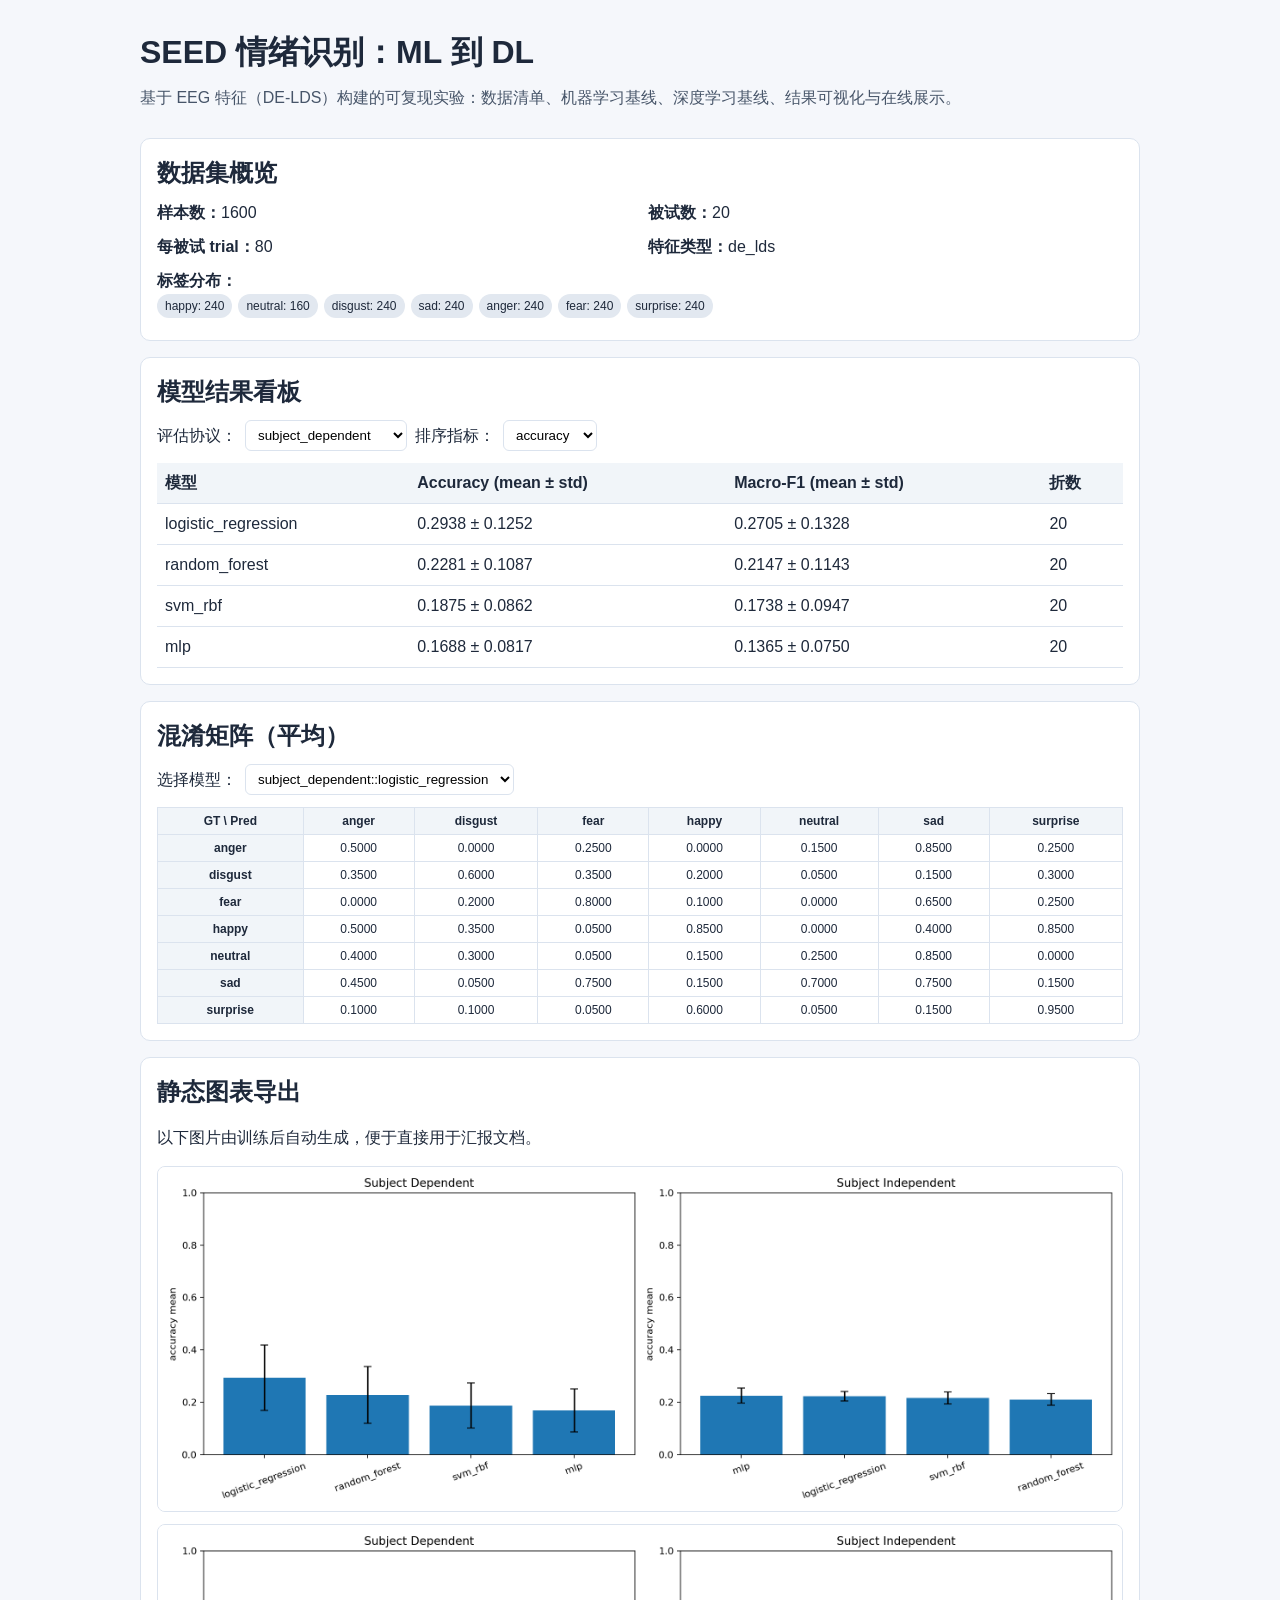
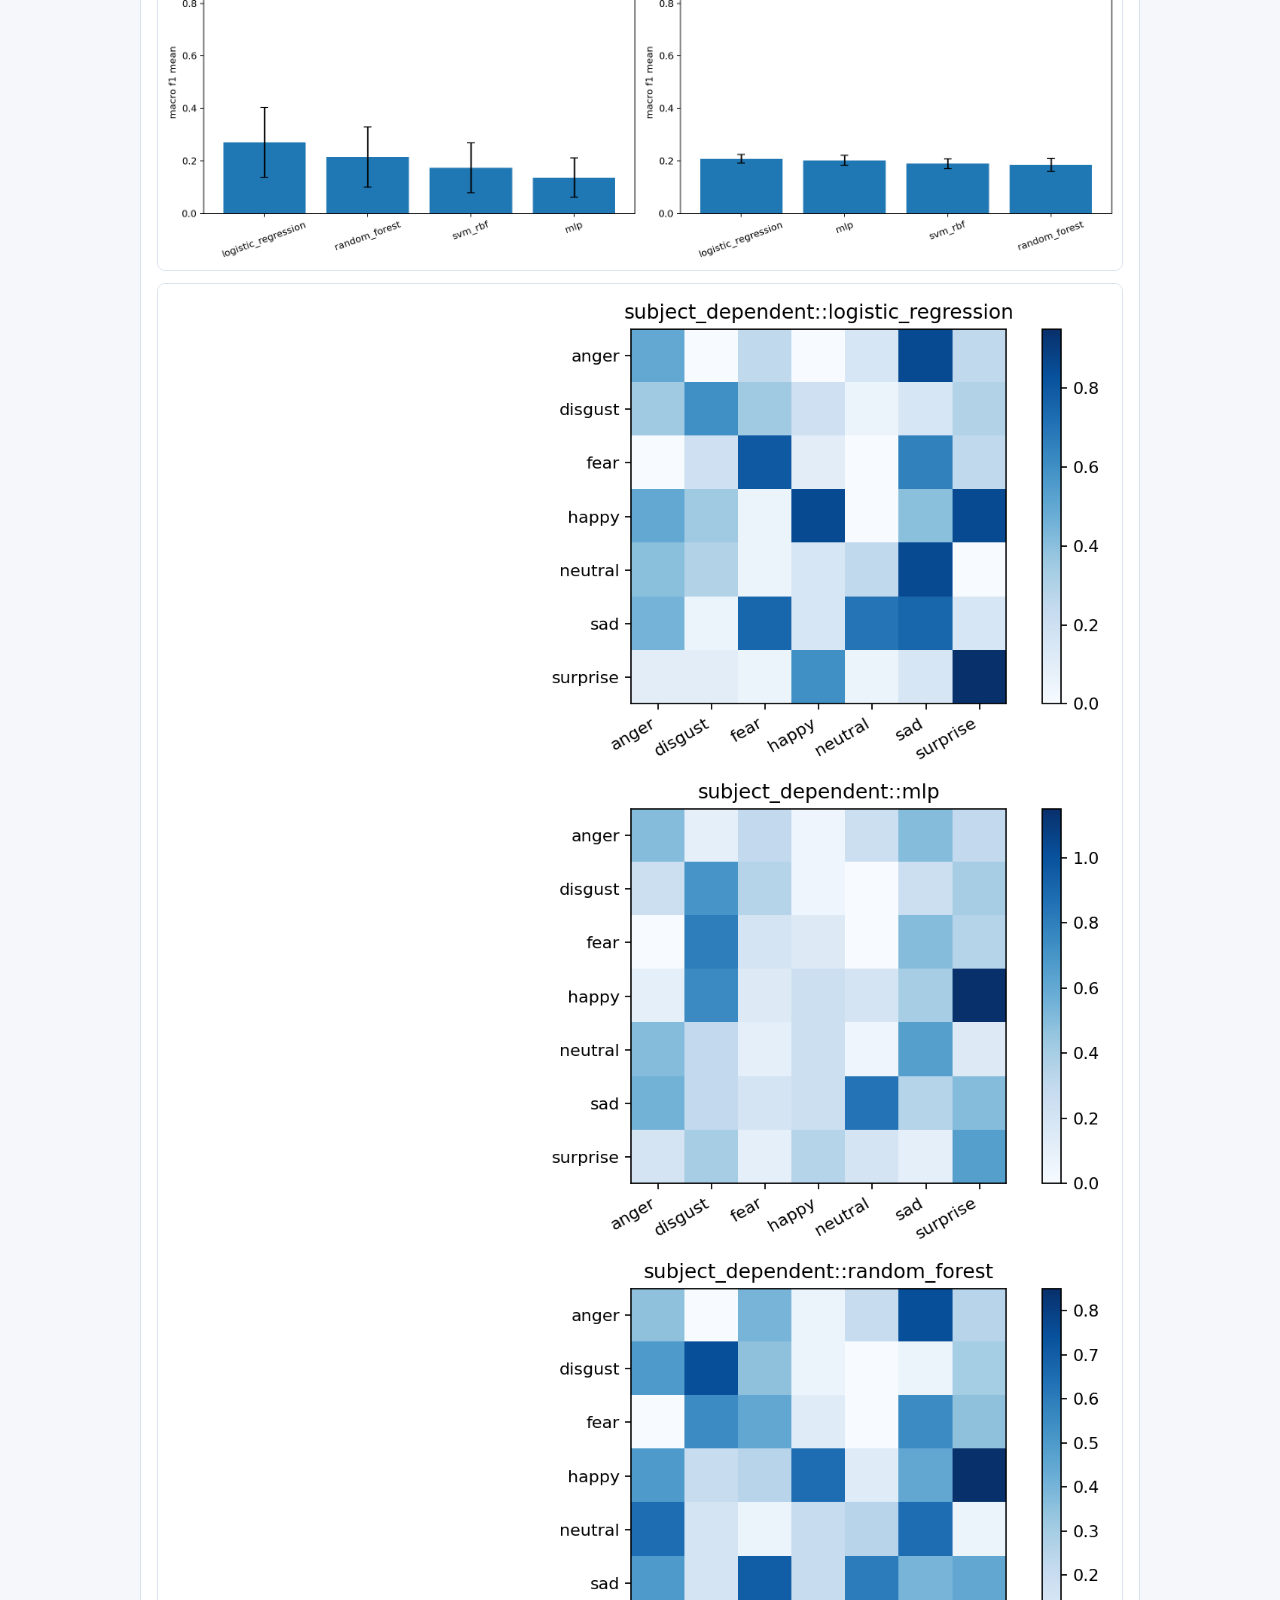
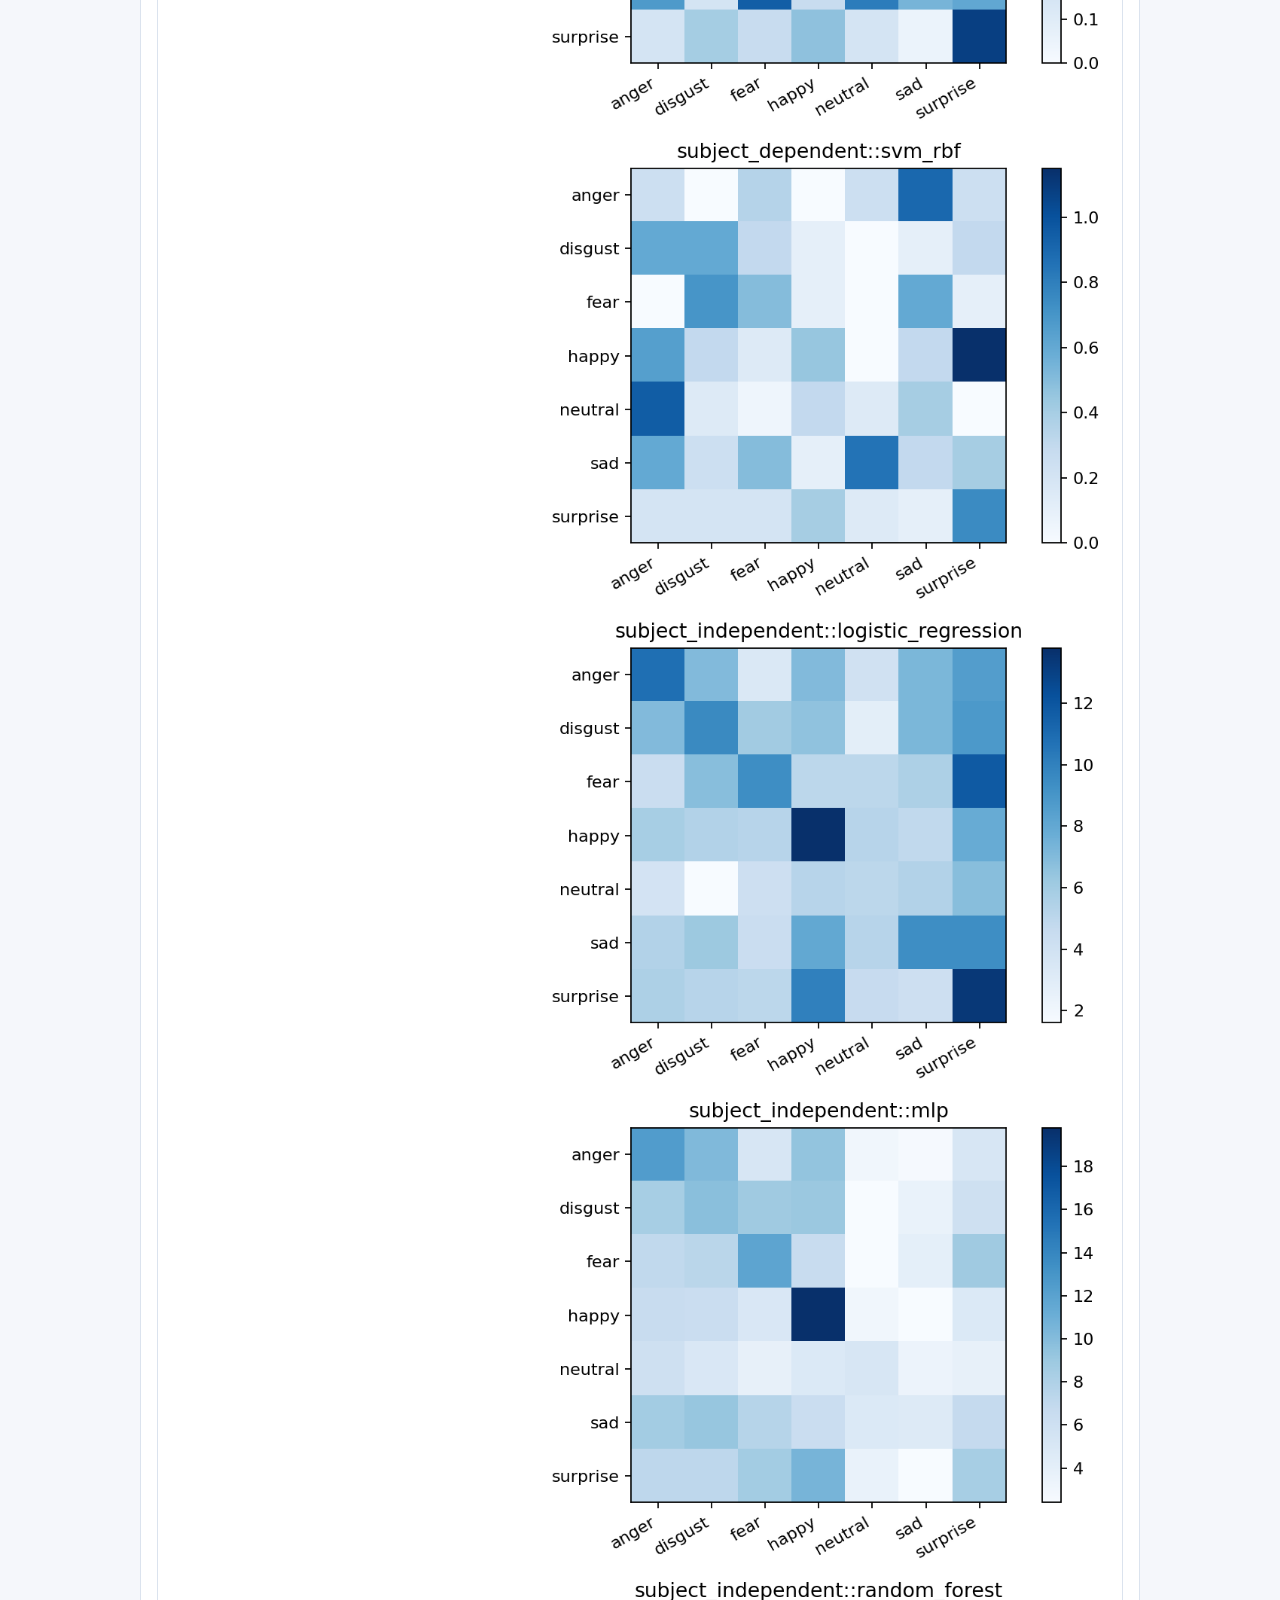
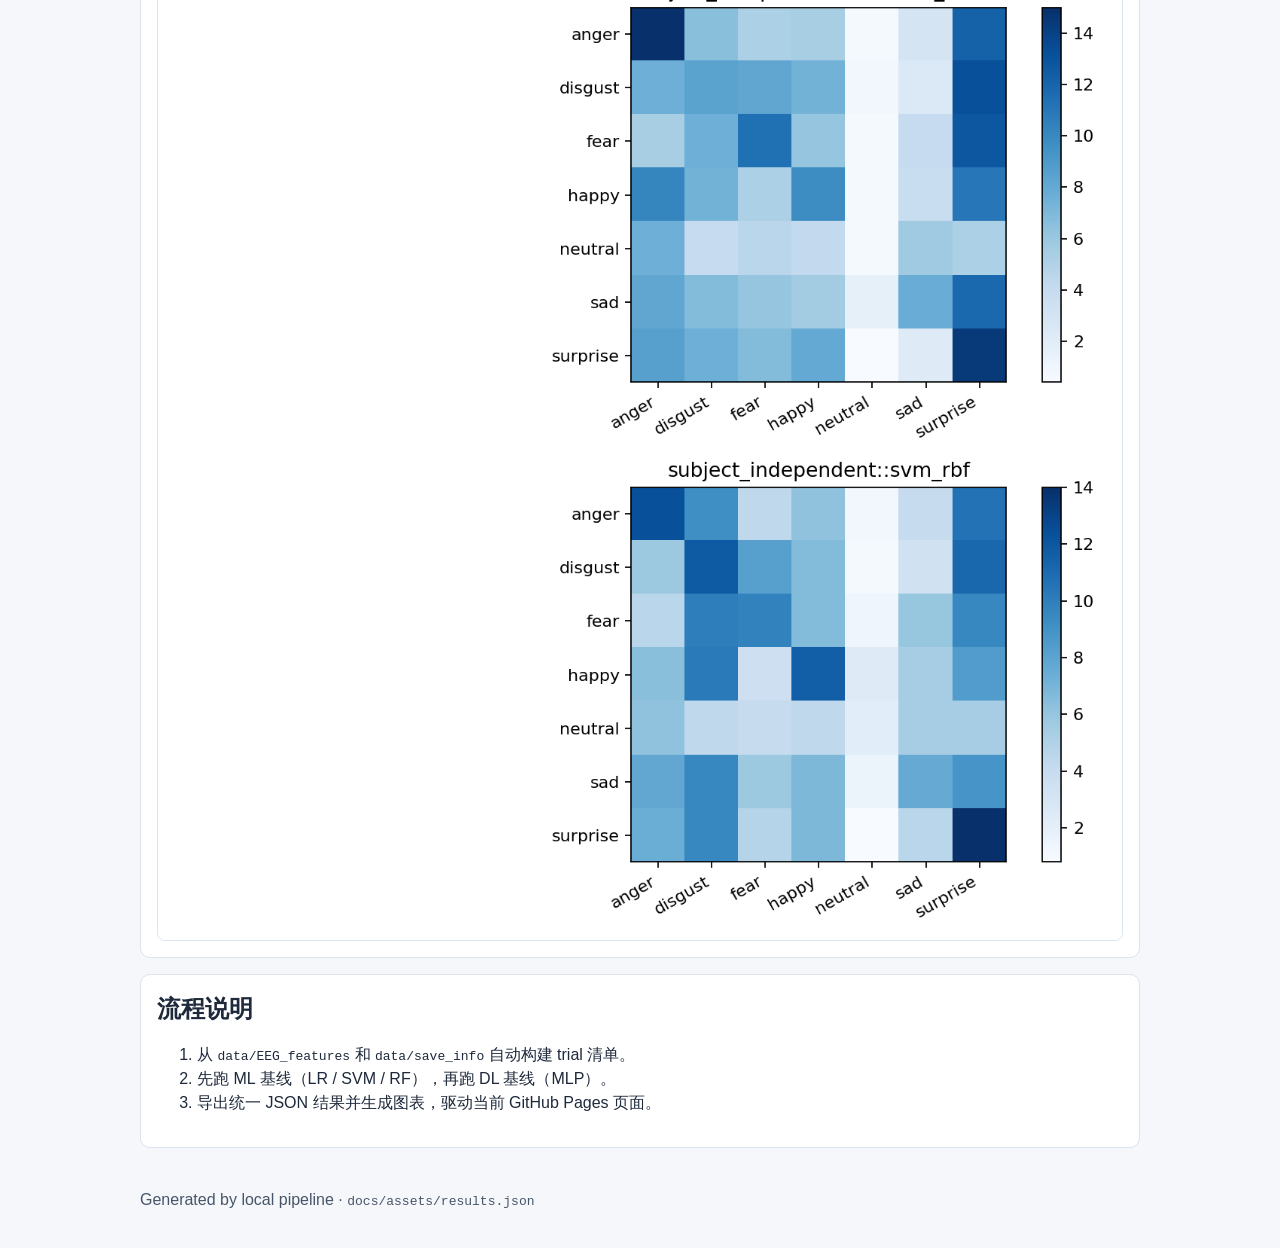
==== docs/index.html @ c5efd617 "提交" ====
<!doctype html>
<html lang="zh-CN">
  <head>
    <meta charset="UTF-8" />
    <meta name="viewport" content="width=device-width, initial-scale=1.0" />
    <title>SEED 情绪识别项目</title>
    <link rel="stylesheet" href="./styles.css" />
  </head>
  <body>
    <header class="container">
      <h1>SEED 情绪识别：ML 到 DL</h1>
      <p class="subtitle">
        基于 EEG 特征（DE-LDS）构建的可复现实验：数据清单、机器学习基线、深度学习基线、结果可视化与在线展示。
      </p>
    </header>

    <main class="container">
      <section class="card">
        <h2>数据集概览</h2>
        <div id="dataset-summary" class="grid two"></div>
      </section>

      <section class="card">
        <h2>模型结果看板</h2>
        <div class="controls">
          <label for="protocol-select">评估协议：</label>
          <select id="protocol-select">
            <option value="subject_dependent">subject_dependent</option>
            <option value="subject_independent">subject_independent</option>
          </select>
          <label for="metric-select">排序指标：</label>
          <select id="metric-select">
            <option value="accuracy_mean">accuracy</option>
            <option value="macro_f1_mean">macro_f1</option>
          </select>
        </div>
        <table id="result-table">
          <thead>
            <tr>
              <th>模型</th>
              <th>Accuracy (mean ± std)</th>
              <th>Macro-F1 (mean ± std)</th>
              <th>折数</th>
            </tr>
          </thead>
          <tbody></tbody>
        </table>
      </section>

      <section class="card">
        <h2>混淆矩阵（平均）</h2>
        <div class="controls">
          <label for="cm-select">选择模型：</label>
          <select id="cm-select"></select>
        </div>
        <div id="cm-container"></div>
      </section>

      <section class="card">
        <h2>静态图表导出</h2>
        <p>以下图片由训练后自动生成，便于直接用于汇报文档。</p>
        <div class="figure-grid">
          <img src="./assets/figures/model_accuracy.png" alt="model accuracy" />
          <img src="./assets/figures/model_macro_f1.png" alt="model macro f1" />
          <img src="./assets/figures/confusions.png" alt="confusion matrices" />
        </div>
      </section>

      <section class="card">
        <h2>流程说明</h2>
        <ol>
          <li>从 <code>data/EEG_features</code> 和 <code>data/save_info</code> 自动构建 trial 清单。</li>
          <li>先跑 ML 基线（LR / SVM / RF），再跑 DL 基线（MLP）。</li>
          <li>导出统一 JSON 结果并生成图表，驱动当前 GitHub Pages 页面。</li>
        </ol>
      </section>
    </main>

    <footer class="container footer">
      <p>Generated by local pipeline · <code>docs/assets/results.json</code></p>
    </footer>

    <script src="./app.js"></script>
  </body>
</html>
---- docs/styles.css ----
:root {
  --bg: #f5f7fb;
  --card: #ffffff;
  --text: #1e293b;
  --subtext: #475569;
  --border: #dbe3ee;
  --primary: #2563eb;
}

* {
  box-sizing: border-box;
}

body {
  margin: 0;
  font-family: "Segoe UI", Arial, sans-serif;
  background: var(--bg);
  color: var(--text);
  line-height: 1.5;
}

.container {
  width: min(1000px, 92vw);
  margin: 0 auto;
}

header {
  padding: 28px 0 12px;
}

h1, h2 {
  margin: 0 0 10px;
}

.subtitle {
  margin: 0;
  color: var(--subtext);
}

.card {
  background: var(--card);
  border: 1px solid var(--border);
  border-radius: 10px;
  padding: 16px;
  margin: 16px 0;
}

.grid.two {
  display: grid;
  grid-template-columns: repeat(2, minmax(0, 1fr));
  gap: 10px 16px;
}

.controls {
  display: flex;
  flex-wrap: wrap;
  gap: 8px;
  align-items: center;
  margin-bottom: 12px;
}

select {
  border: 1px solid var(--border);
  border-radius: 6px;
  padding: 6px 8px;
  background: #fff;
}

table {
  width: 100%;
  border-collapse: collapse;
}

th, td {
  border-bottom: 1px solid var(--border);
  padding: 8px;
  text-align: left;
}

th {
  background: #f1f5f9;
}

.chip {
  display: inline-block;
  padding: 3px 8px;
  border-radius: 999px;
  background: #e2e8f0;
  margin-right: 6px;
  margin-bottom: 6px;
  font-size: 12px;
}

.matrix {
  border-collapse: collapse;
  margin-top: 10px;
}

.matrix th, .matrix td {
  border: 1px solid var(--border);
  padding: 4px 8px;
  text-align: center;
  font-size: 12px;
}

.footer {
  padding: 8px 0 20px;
  color: var(--subtext);
}

.figure-grid {
  display: grid;
  grid-template-columns: 1fr;
  gap: 12px;
}

.figure-grid img {
  width: 100%;
  border: 1px solid var(--border);
  border-radius: 8px;
  background: #fff;
}

a {
  color: var(--primary);
}
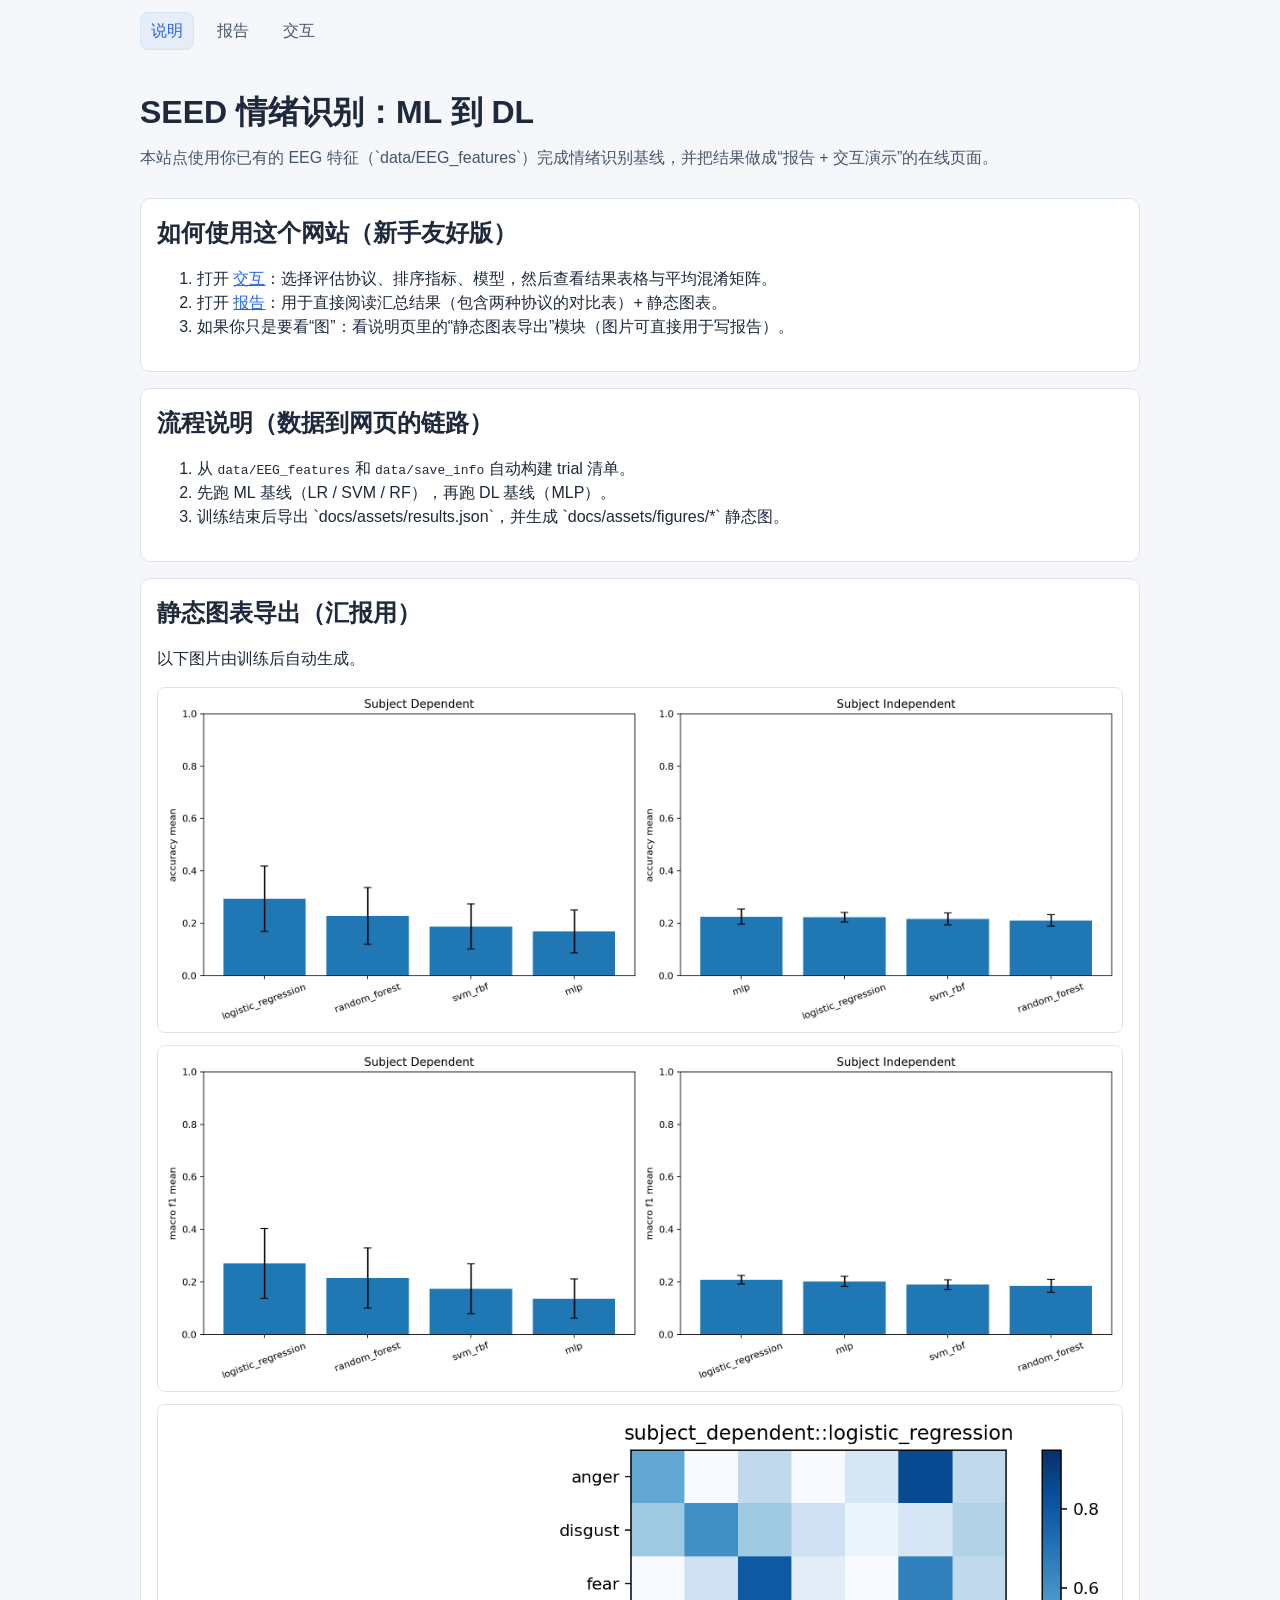
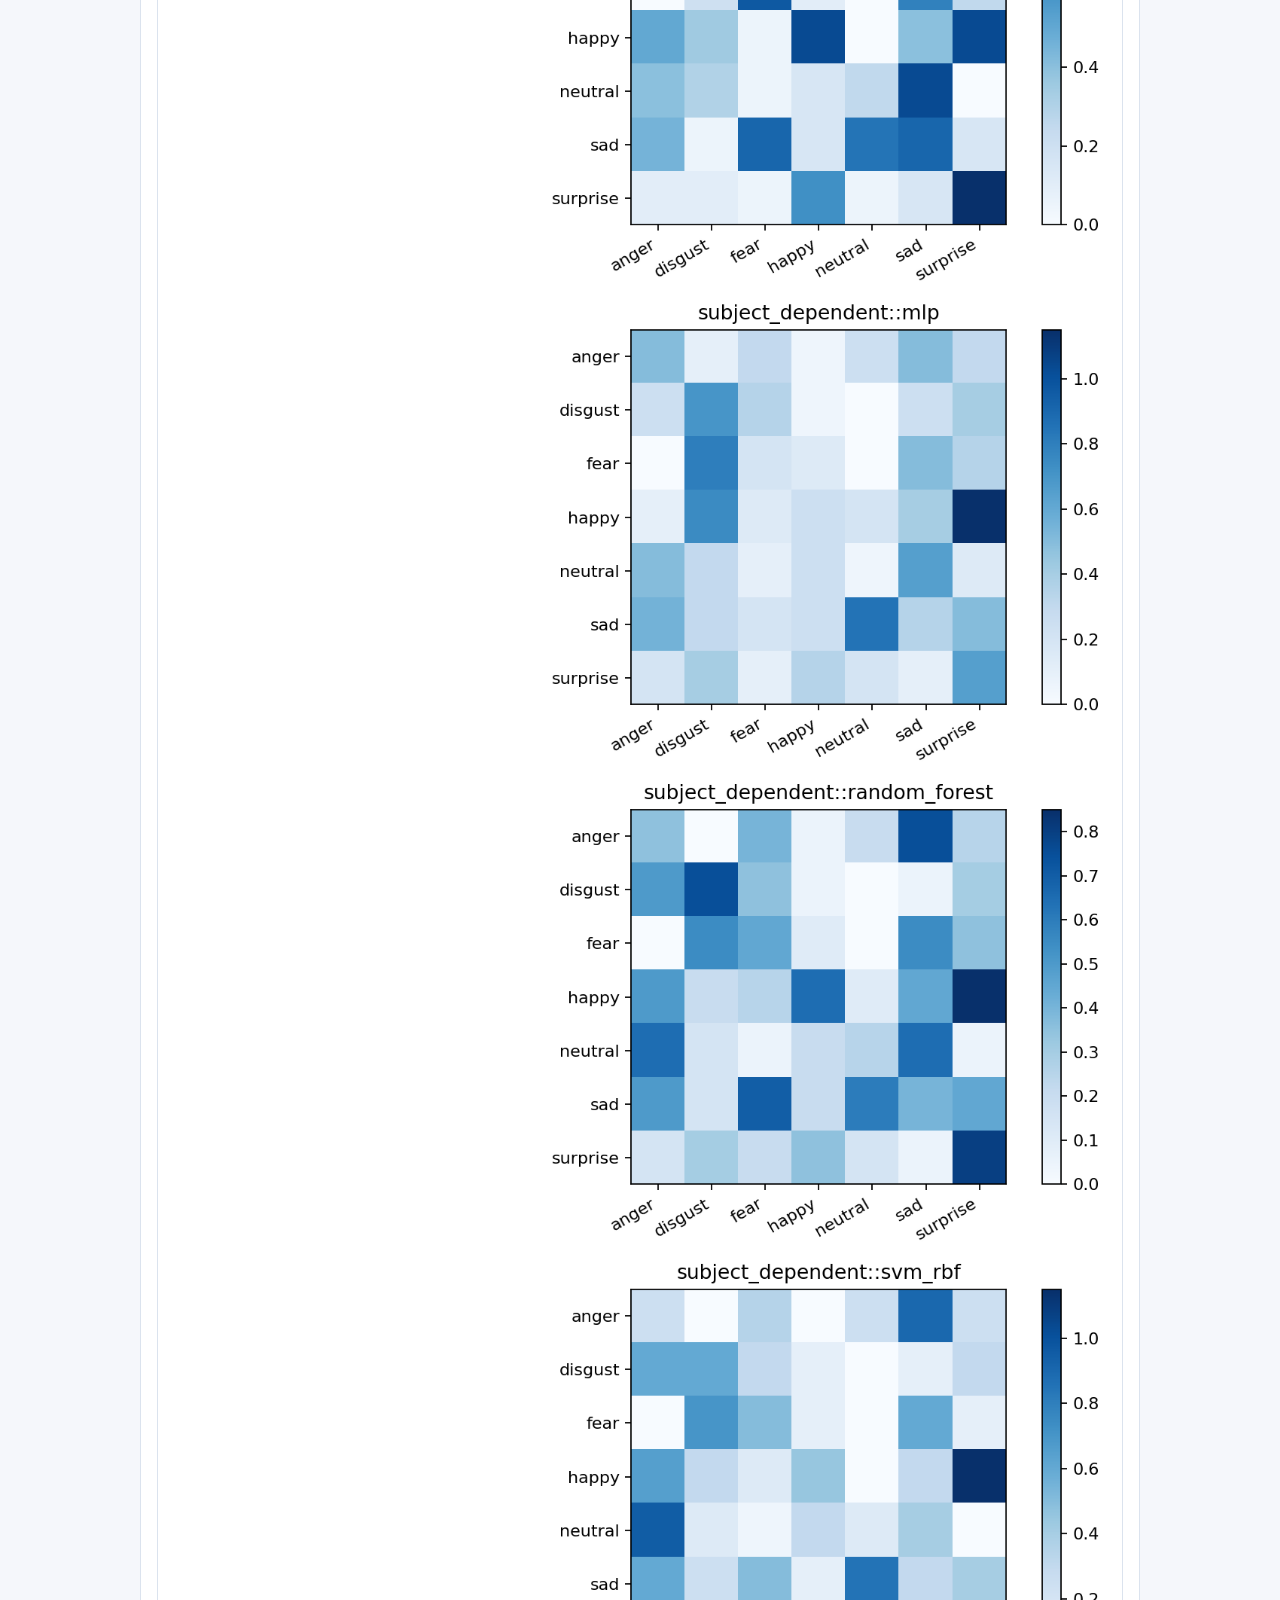
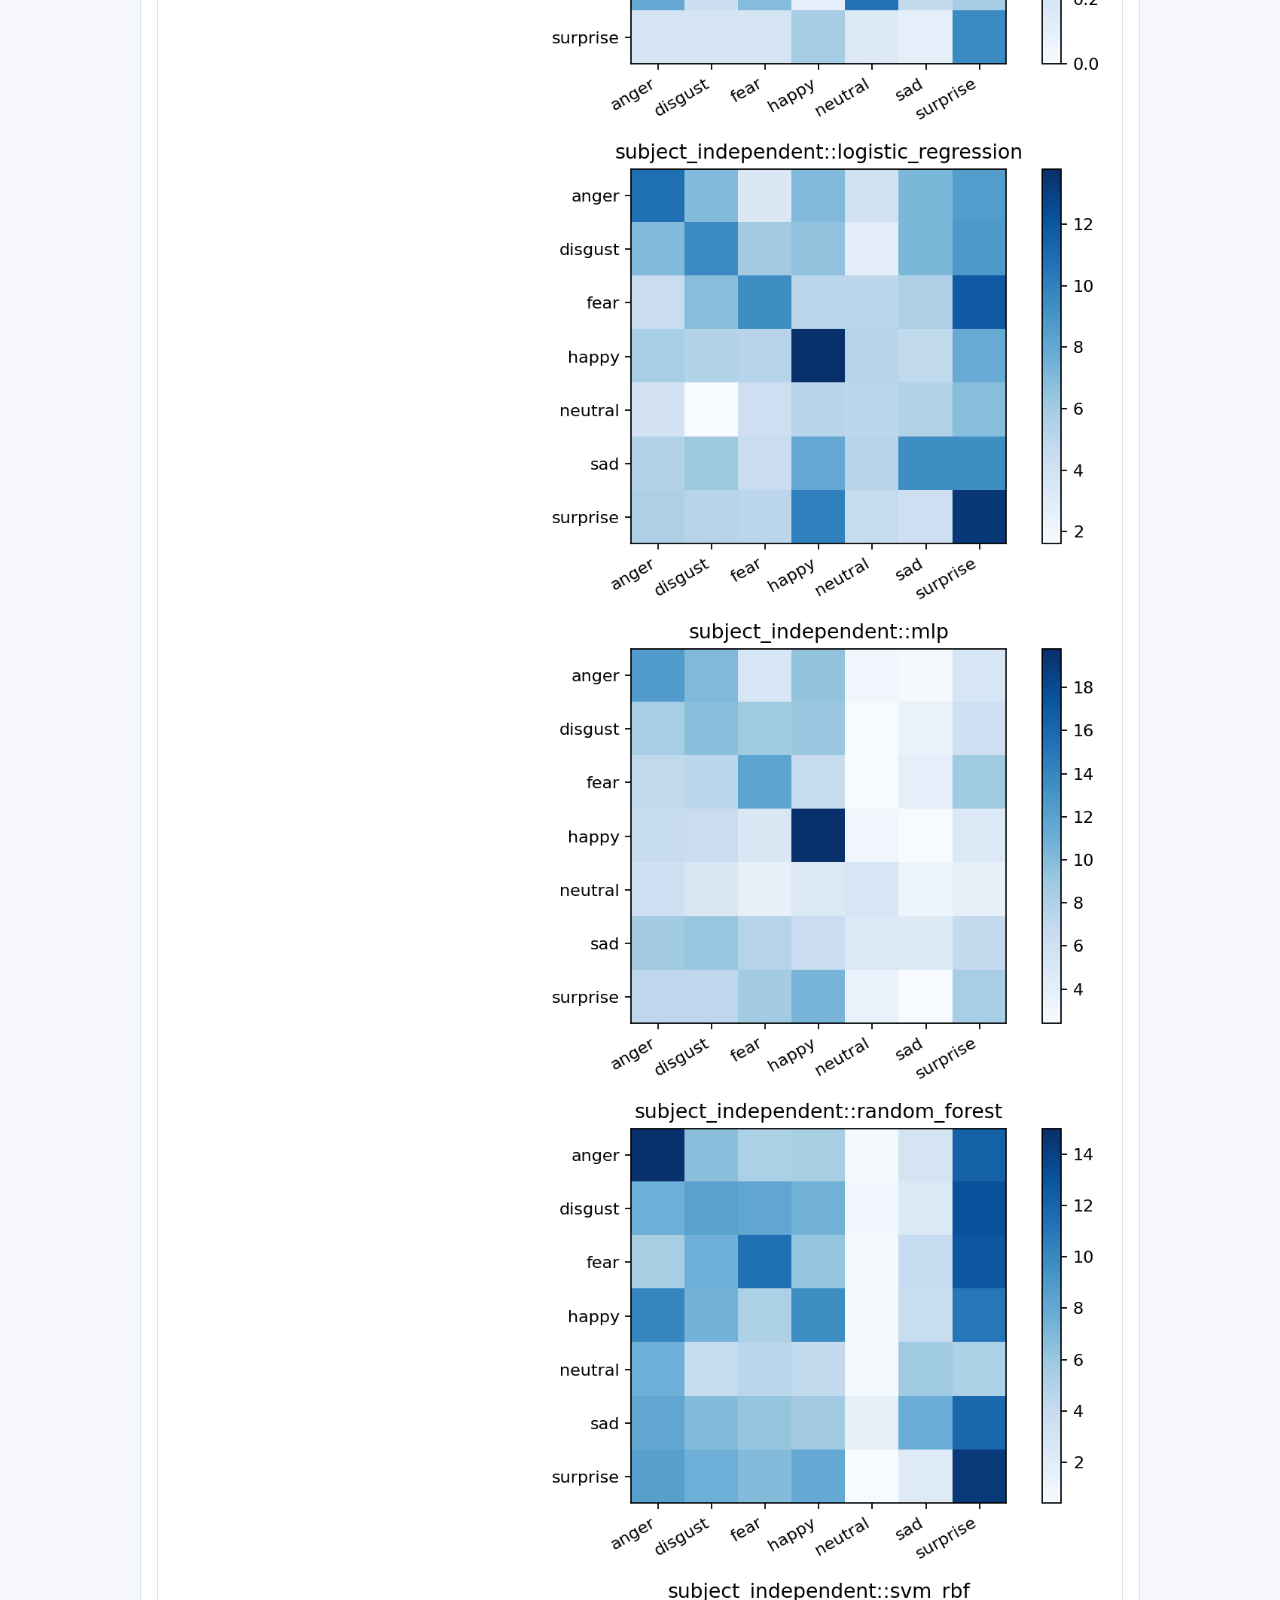
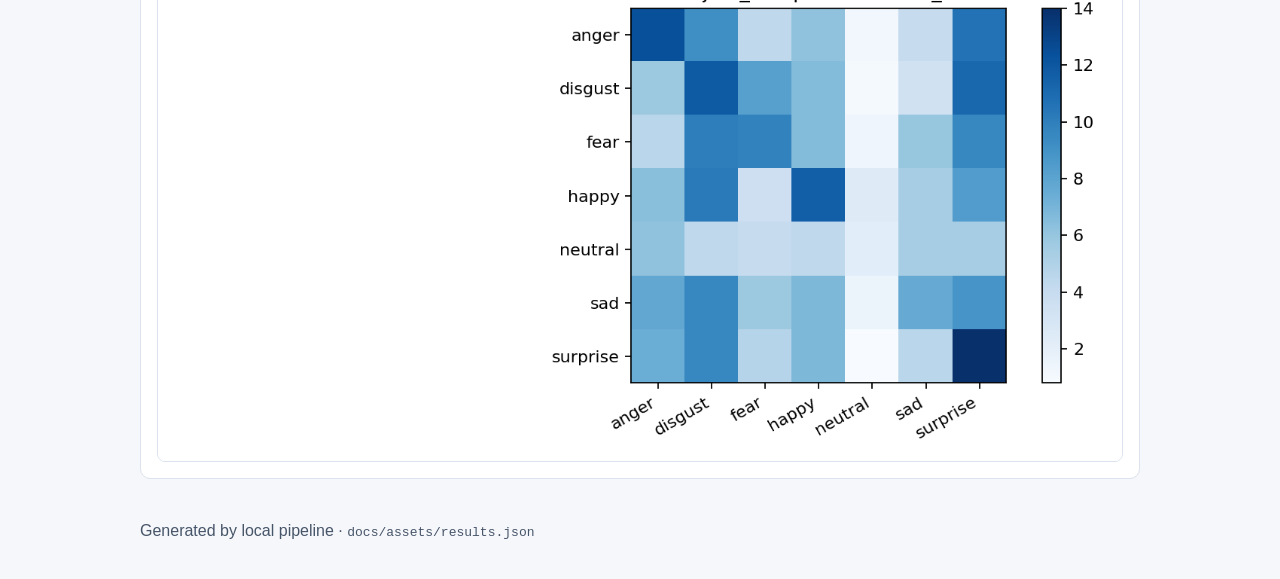
==== commit 8734ead0: "提交" ====
--- a/docs/index.html
+++ b/docs/index.html
@@ -3,84 +3,62 @@
   <head>
     <meta charset="UTF-8" />
     <meta name="viewport" content="width=device-width, initial-scale=1.0" />
-    <title>SEED 情绪识别项目</title>
+    <title>SEED 情绪识别项目 - 说明</title>
     <link rel="stylesheet" href="./styles.css" />
   </head>
   <body>
+    <nav class="nav container">
+      <a href="./index.html" class="nav-link nav-link-active">说明</a>
+      <a href="./report.html" class="nav-link">报告</a>
+      <a href="./demo.html" class="nav-link">交互</a>
+    </nav>
+
     <header class="container">
       <h1>SEED 情绪识别：ML 到 DL</h1>
       <p class="subtitle">
-        基于 EEG 特征（DE-LDS）构建的可复现实验：数据清单、机器学习基线、深度学习基线、结果可视化与在线展示。
+        本站点使用你已有的 EEG 特征（`data/EEG_features`）完成情绪识别基线，并把结果做成“报告 + 交互演示”的在线页面。
       </p>
     </header>
 
     <main class="container">
       <section class="card">
-        <h2>数据集概览</h2>
-        <div id="dataset-summary" class="grid two"></div>
+        <h2>如何使用这个网站（新手友好版）</h2>
+        <ol>
+          <li>
+            打开 <a href="./demo.html">交互</a>：选择评估协议、排序指标、模型，然后查看结果表格与平均混淆矩阵。
+          </li>
+          <li>
+            打开 <a href="./report.html">报告</a>：用于直接阅读汇总结果（包含两种协议的对比表）+ 静态图表。
+          </li>
+          <li>
+            如果你只是要看“图”：看说明页里的“静态图表导出”模块（图片可直接用于写报告）。
+          </li>
+        </ol>
       </section>
 
       <section class="card">
-        <h2>模型结果看板</h2>
-        <div class="controls">
-          <label for="protocol-select">评估协议：</label>
-          <select id="protocol-select">
-            <option value="subject_dependent">subject_dependent</option>
-            <option value="subject_independent">subject_independent</option>
-          </select>
-          <label for="metric-select">排序指标：</label>
-          <select id="metric-select">
-            <option value="accuracy_mean">accuracy</option>
-            <option value="macro_f1_mean">macro_f1</option>
-          </select>
-        </div>
-        <table id="result-table">
-          <thead>
-            <tr>
-              <th>模型</th>
-              <th>Accuracy (mean ± std)</th>
-              <th>Macro-F1 (mean ± std)</th>
-              <th>折数</th>
-            </tr>
-          </thead>
-          <tbody></tbody>
-        </table>
+        <h2>流程说明（数据到网页的链路）</h2>
+        <ol>
+          <li>从 <code>data/EEG_features</code> 和 <code>data/save_info</code> 自动构建 trial 清单。</li>
+          <li>先跑 ML 基线（LR / SVM / RF），再跑 DL 基线（MLP）。</li>
+          <li>训练结束后导出 `docs/assets/results.json`，并生成 `docs/assets/figures/*` 静态图。</li>
+        </ol>
       </section>
 
       <section class="card">
-        <h2>混淆矩阵（平均）</h2>
-        <div class="controls">
-          <label for="cm-select">选择模型：</label>
-          <select id="cm-select"></select>
-        </div>
-        <div id="cm-container"></div>
-      </section>
-
-      <section class="card">
-        <h2>静态图表导出</h2>
-        <p>以下图片由训练后自动生成，便于直接用于汇报文档。</p>
+        <h2>静态图表导出（汇报用）</h2>
+        <p>以下图片由训练后自动生成。</p>
         <div class="figure-grid">
           <img src="./assets/figures/model_accuracy.png" alt="model accuracy" />
           <img src="./assets/figures/model_macro_f1.png" alt="model macro f1" />
           <img src="./assets/figures/confusions.png" alt="confusion matrices" />
         </div>
       </section>
-
-      <section class="card">
-        <h2>流程说明</h2>
-        <ol>
-          <li>从 <code>data/EEG_features</code> 和 <code>data/save_info</code> 自动构建 trial 清单。</li>
-          <li>先跑 ML 基线（LR / SVM / RF），再跑 DL 基线（MLP）。</li>
-          <li>导出统一 JSON 结果并生成图表，驱动当前 GitHub Pages 页面。</li>
-        </ol>
-      </section>
     </main>
 
     <footer class="container footer">
       <p>Generated by local pipeline · <code>docs/assets/results.json</code></p>
     </footer>
-
-    <script src="./app.js"></script>
   </body>
 </html>
 
--- a/docs/styles.css
+++ b/docs/styles.css
@@ -22,6 +22,26 @@
 .container {
   width: min(1000px, 92vw);
   margin: 0 auto;
+}
+
+nav.nav {
+  display: flex;
+  gap: 12px;
+  padding: 12px 0 10px;
+}
+
+.nav-link {
+  text-decoration: none;
+  color: var(--subtext);
+  border: 1px solid transparent;
+  padding: 6px 10px;
+  border-radius: 8px;
+}
+
+.nav-link-active {
+  border-color: var(--border);
+  background: rgba(37, 99, 235, 0.08);
+  color: var(--primary);
 }
 
 header {
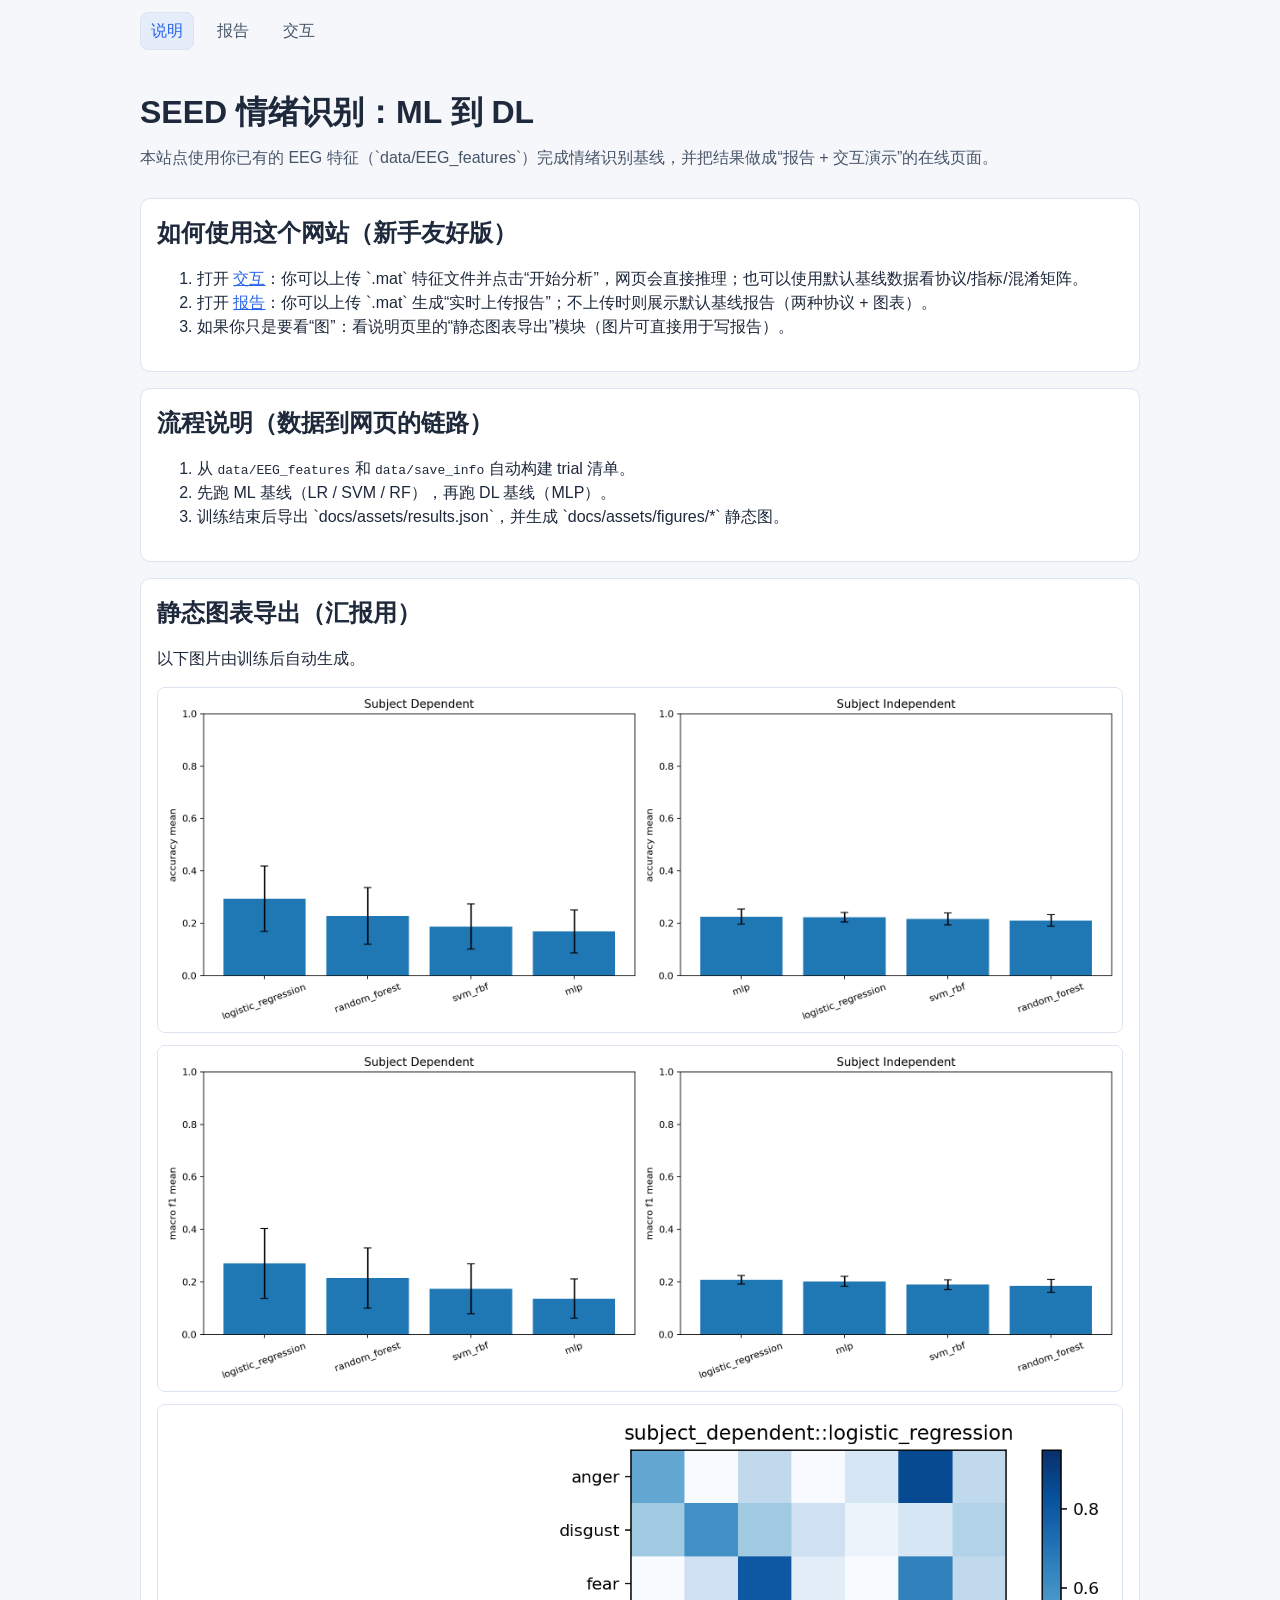
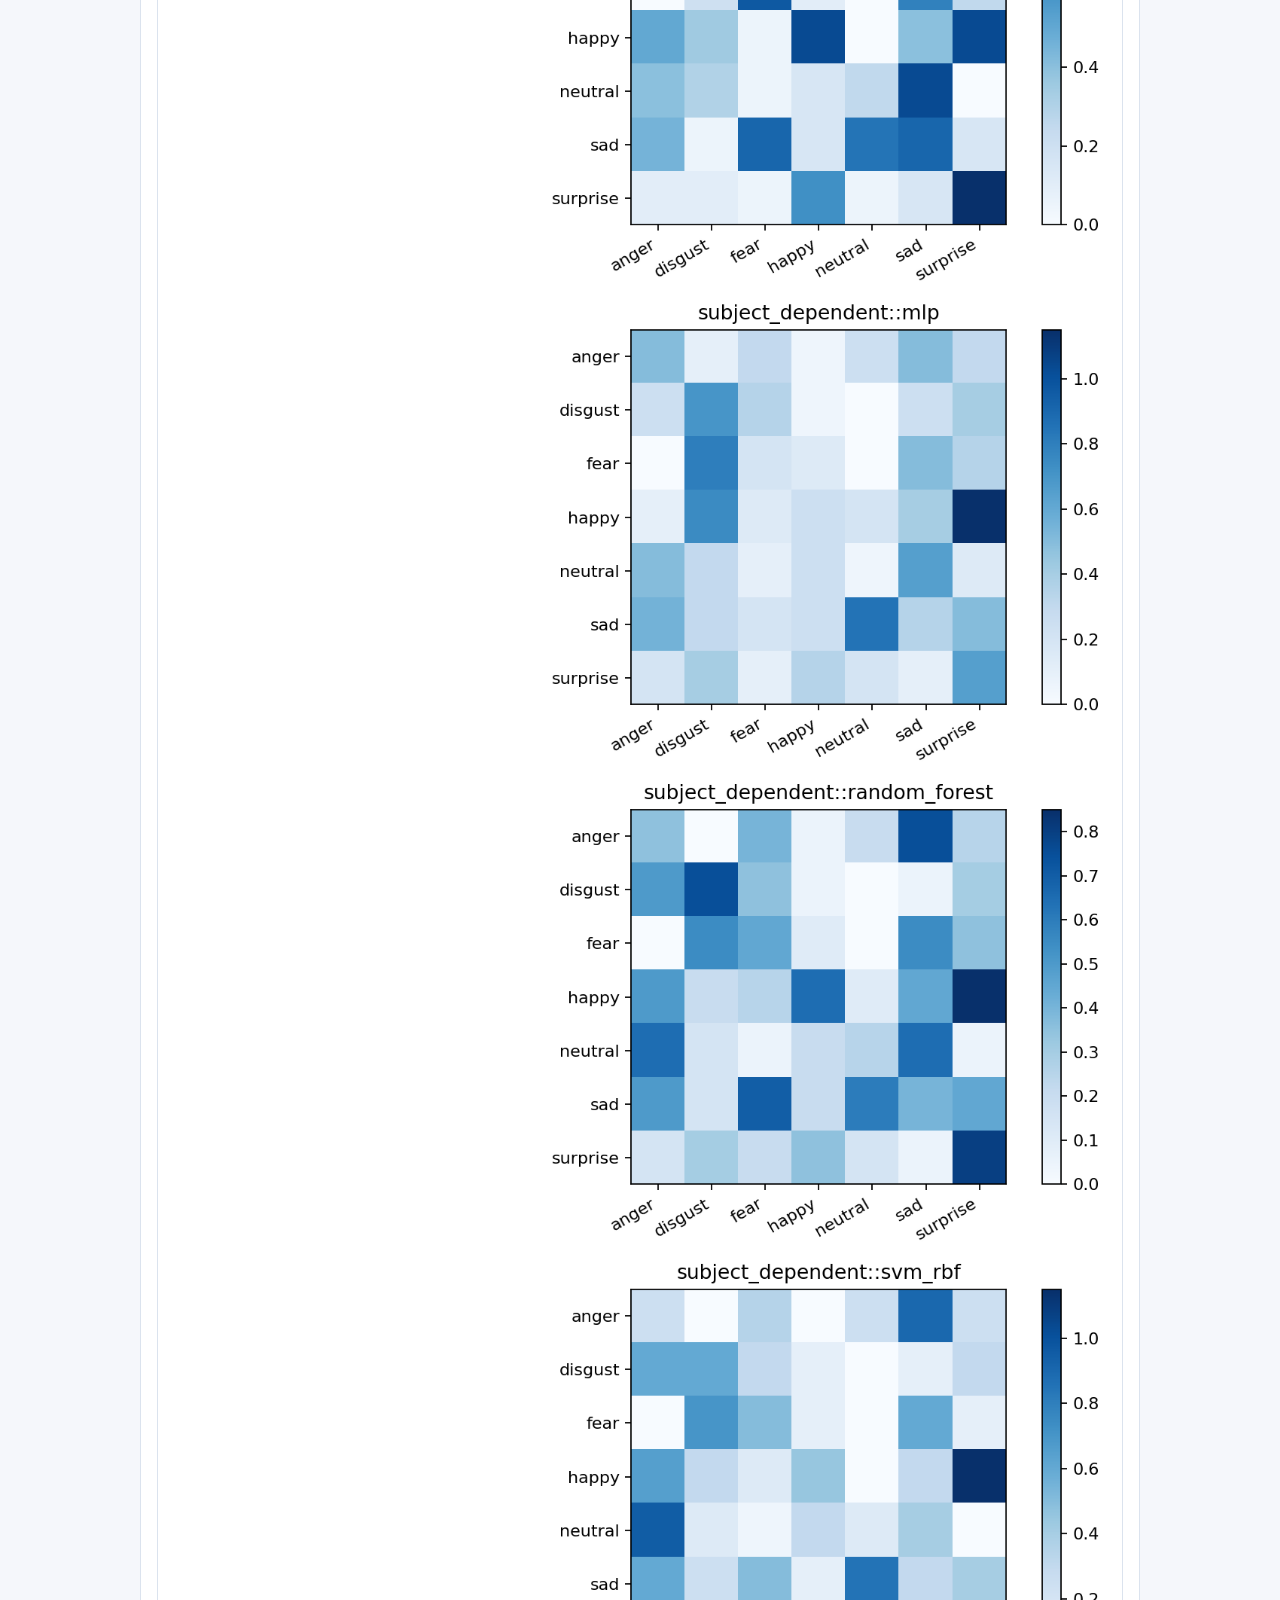
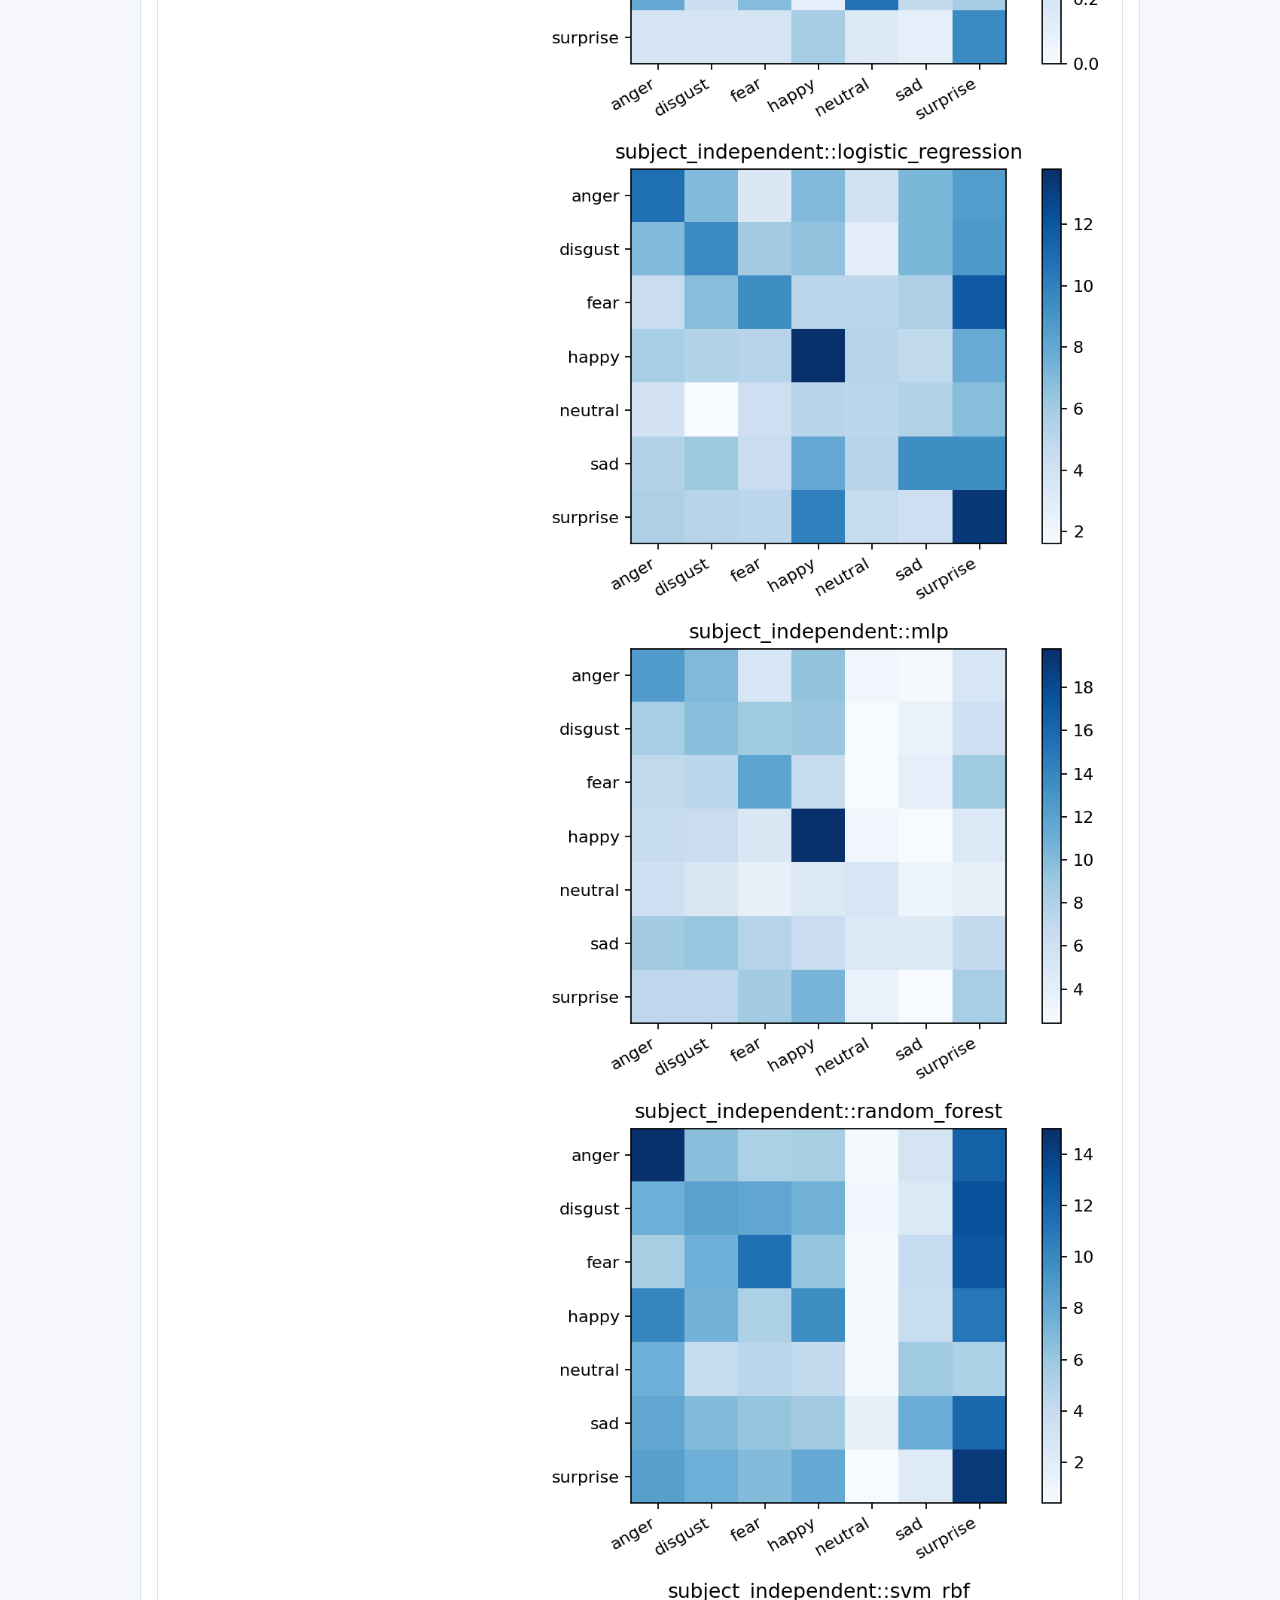
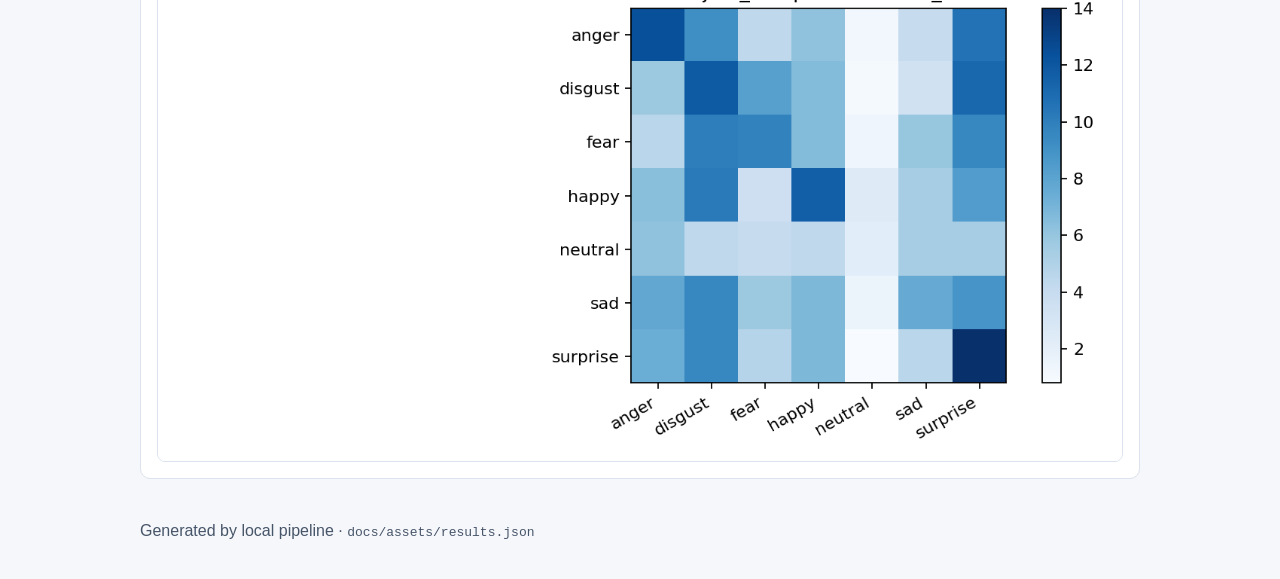
==== commit 983ec5ed: "提交" ====
--- a/docs/index.html
+++ b/docs/index.html
@@ -25,10 +25,10 @@
         <h2>如何使用这个网站（新手友好版）</h2>
         <ol>
           <li>
-            打开 <a href="./demo.html">交互</a>：选择评估协议、排序指标、模型，然后查看结果表格与平均混淆矩阵。
+            打开 <a href="./demo.html">交互</a>：你可以上传 `.mat` 特征文件并点击“开始分析”，网页会直接推理；也可以使用默认基线数据看协议/指标/混淆矩阵。
           </li>
           <li>
-            打开 <a href="./report.html">报告</a>：用于直接阅读汇总结果（包含两种协议的对比表）+ 静态图表。
+            打开 <a href="./report.html">报告</a>：你可以上传 `.mat` 生成“实时上传报告”；不上传时则展示默认基线报告（两种协议 + 图表）。
           </li>
           <li>
             如果你只是要看“图”：看说明页里的“静态图表导出”模块（图片可直接用于写报告）。
--- a/docs/styles.css
+++ b/docs/styles.css
@@ -79,6 +79,26 @@
   margin-bottom: 12px;
 }
 
+input[type="file"] {
+  border: 1px solid var(--border);
+  border-radius: 6px;
+  padding: 6px 8px;
+  background: #fff;
+}
+
+button {
+  border: 1px solid var(--border);
+  border-radius: 6px;
+  padding: 6px 10px;
+  background: #fff;
+  cursor: pointer;
+}
+
+button:disabled {
+  opacity: 0.6;
+  cursor: not-allowed;
+}
+
 select {
   border: 1px solid var(--border);
   border-radius: 6px;
@@ -128,6 +148,14 @@
   color: var(--subtext);
 }
 
+.status {
+  color: var(--subtext);
+}
+
+.card-soft {
+  background: #f8fafc;
+}
+
 .figure-grid {
   display: grid;
   grid-template-columns: 1fr;
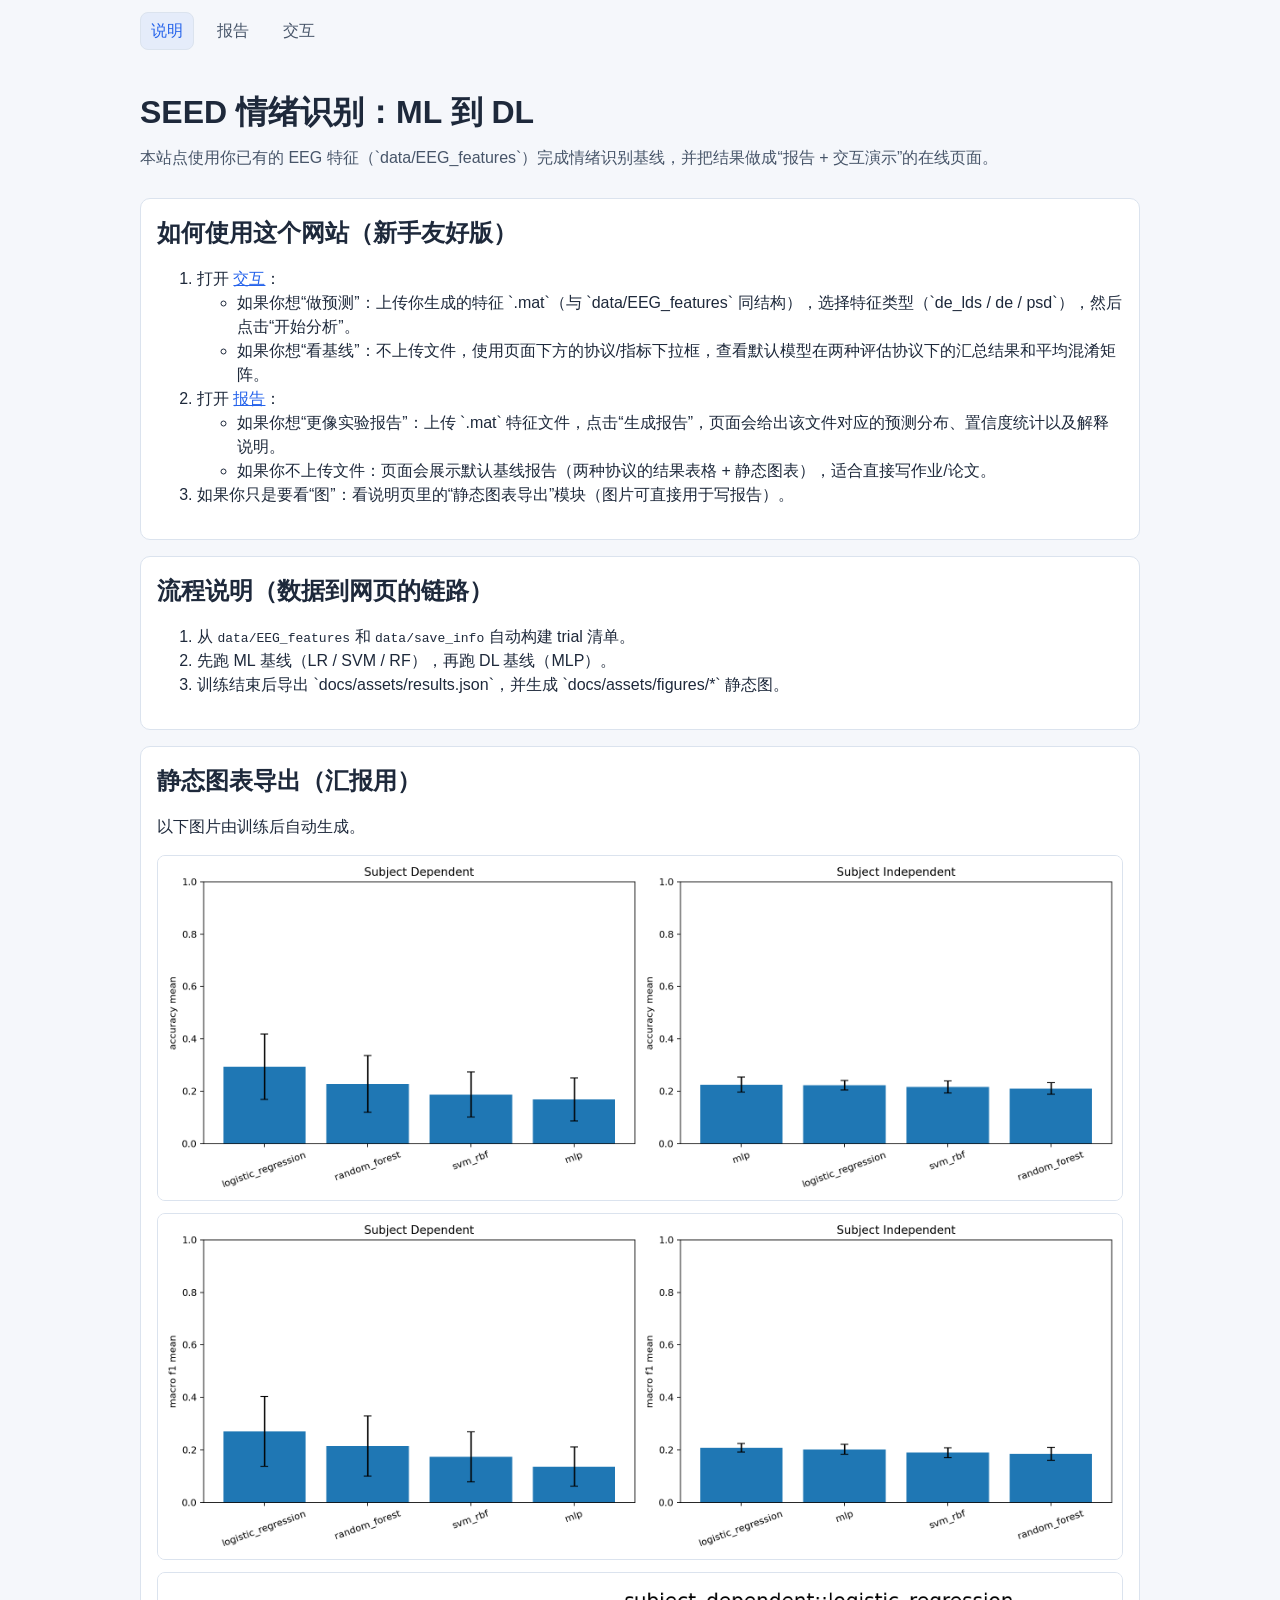
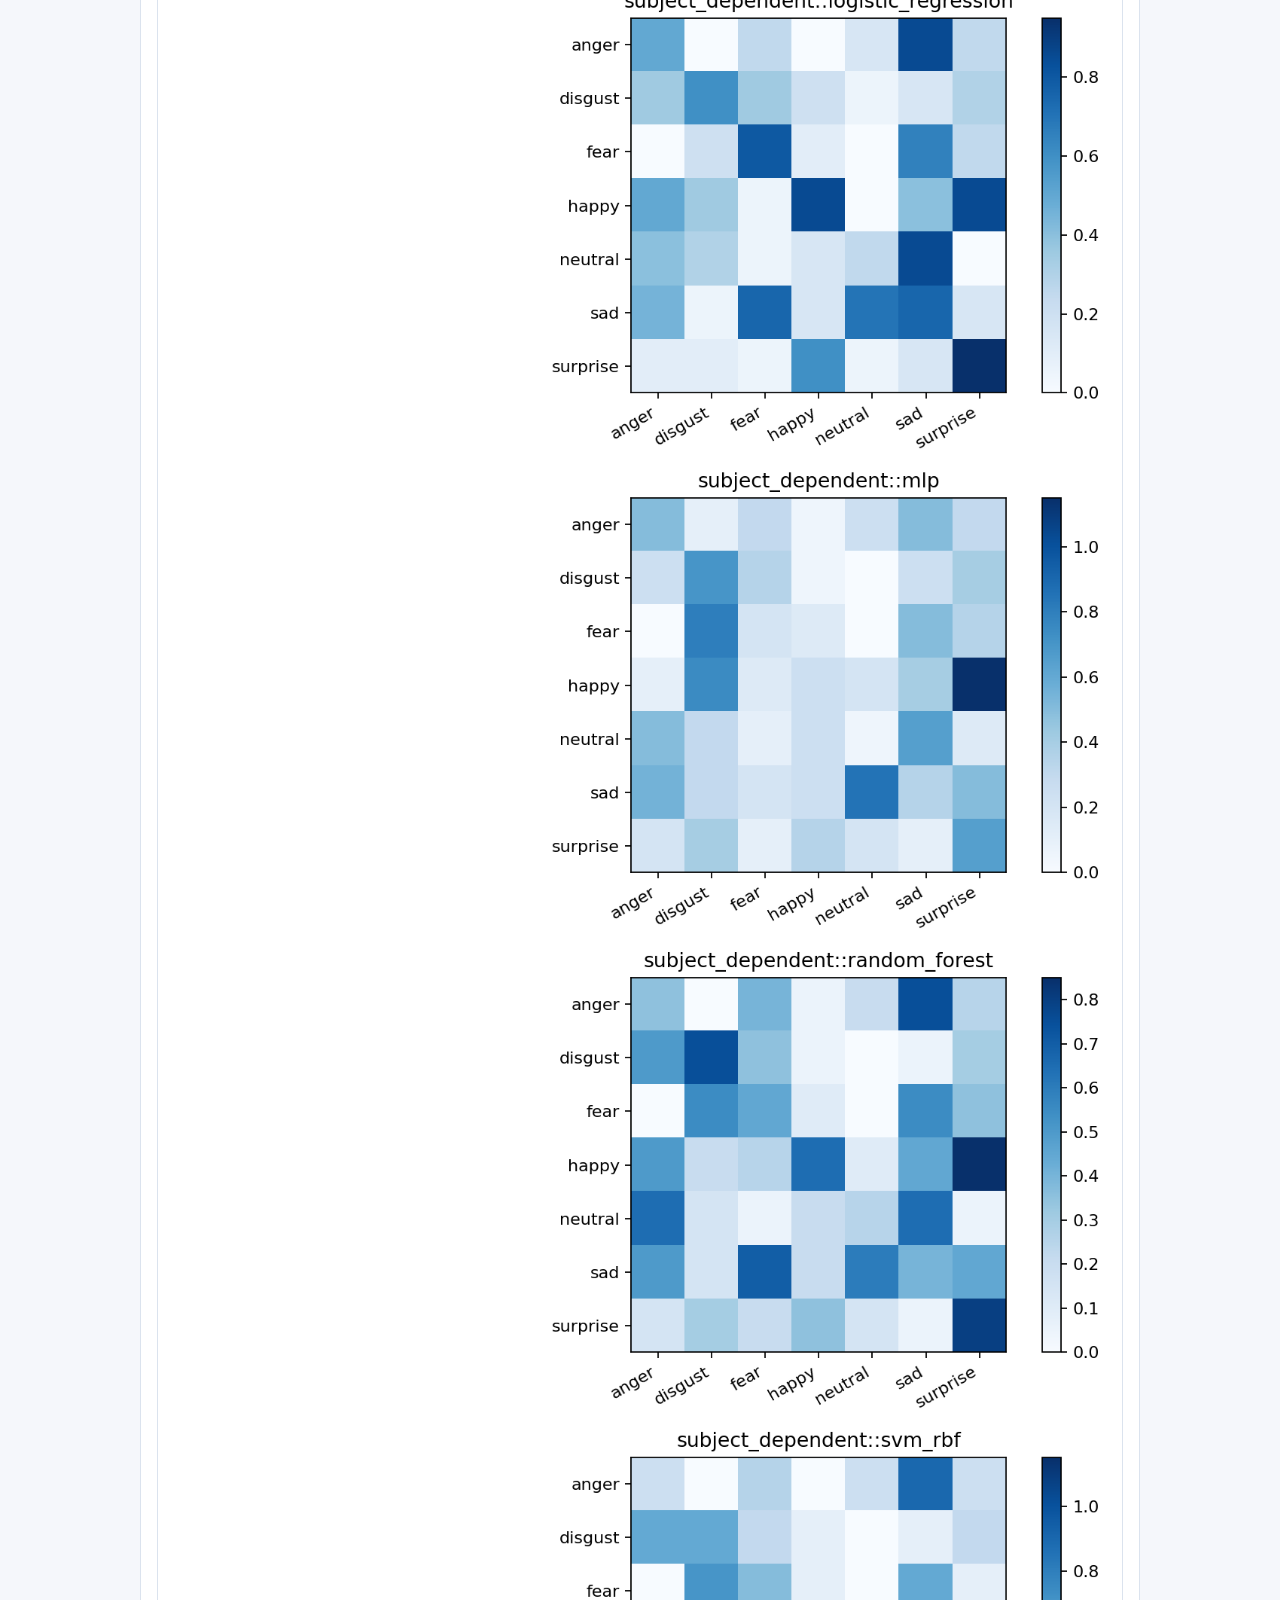
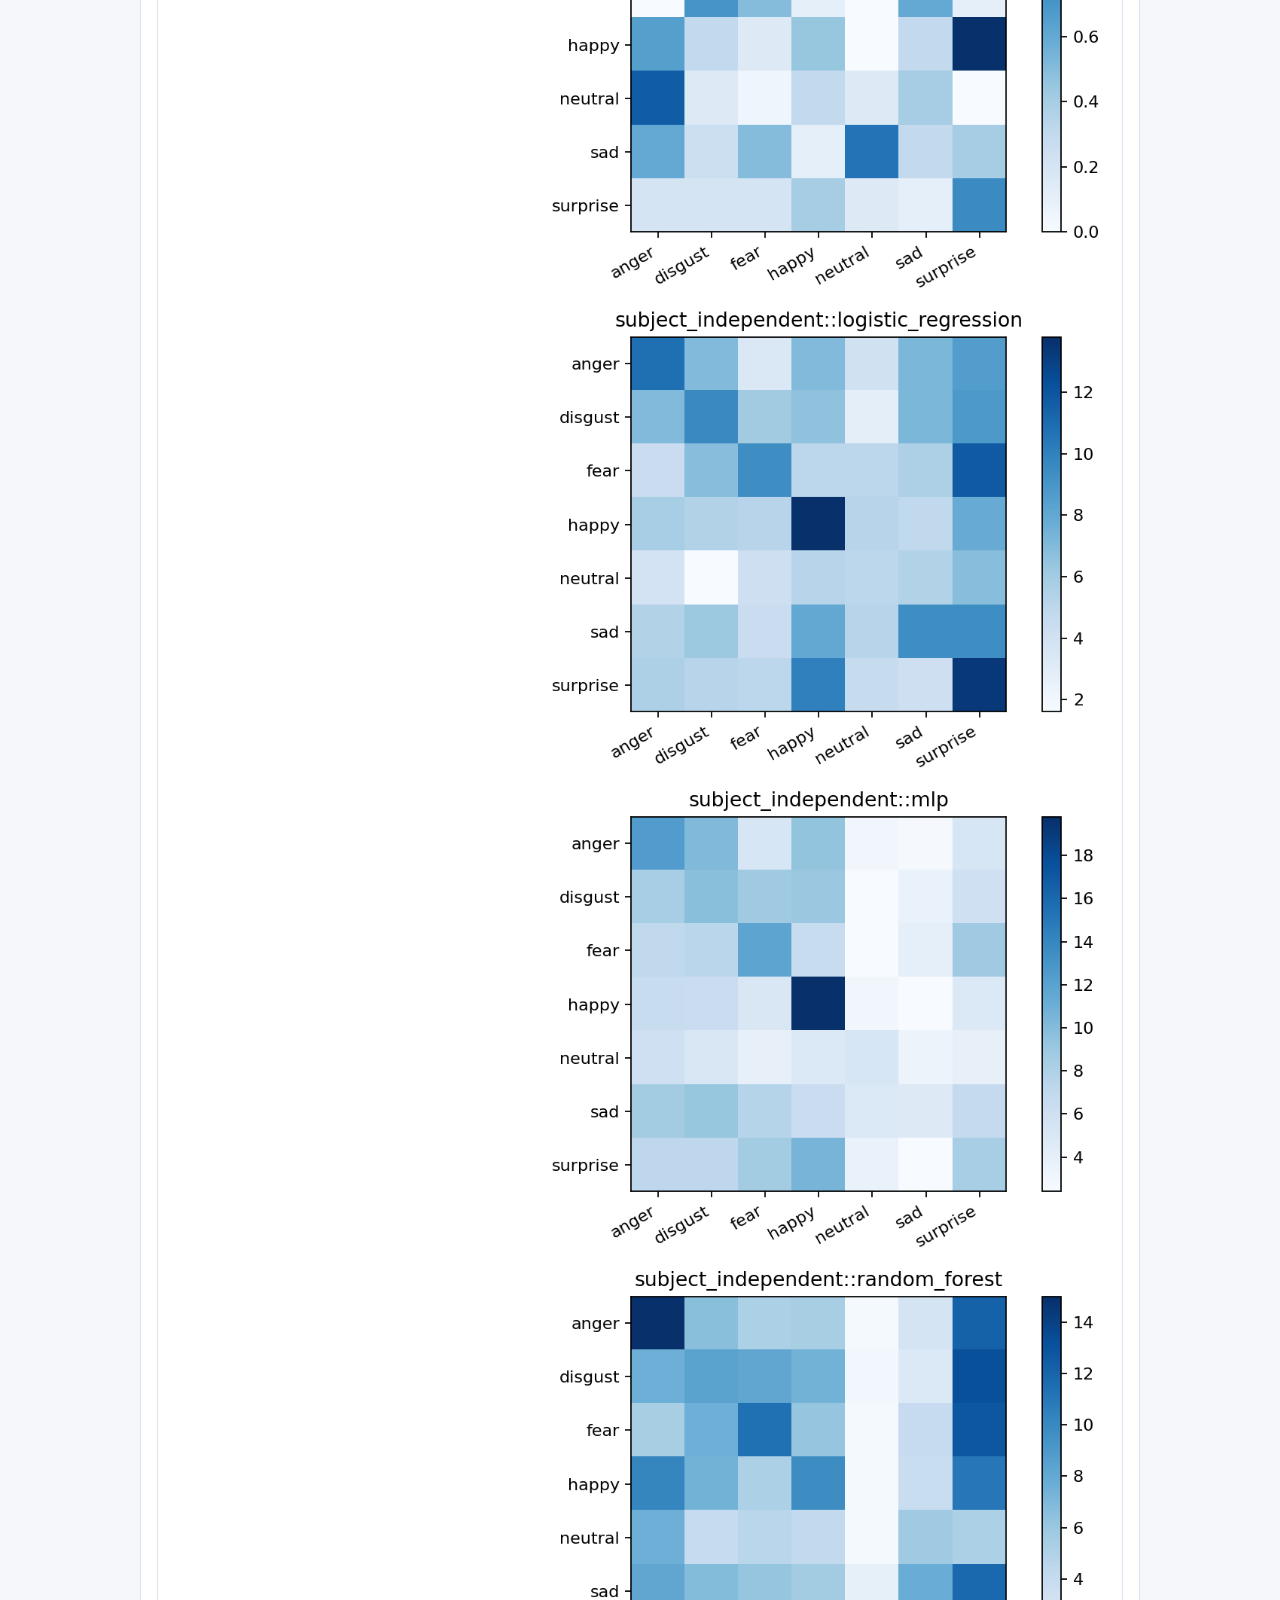
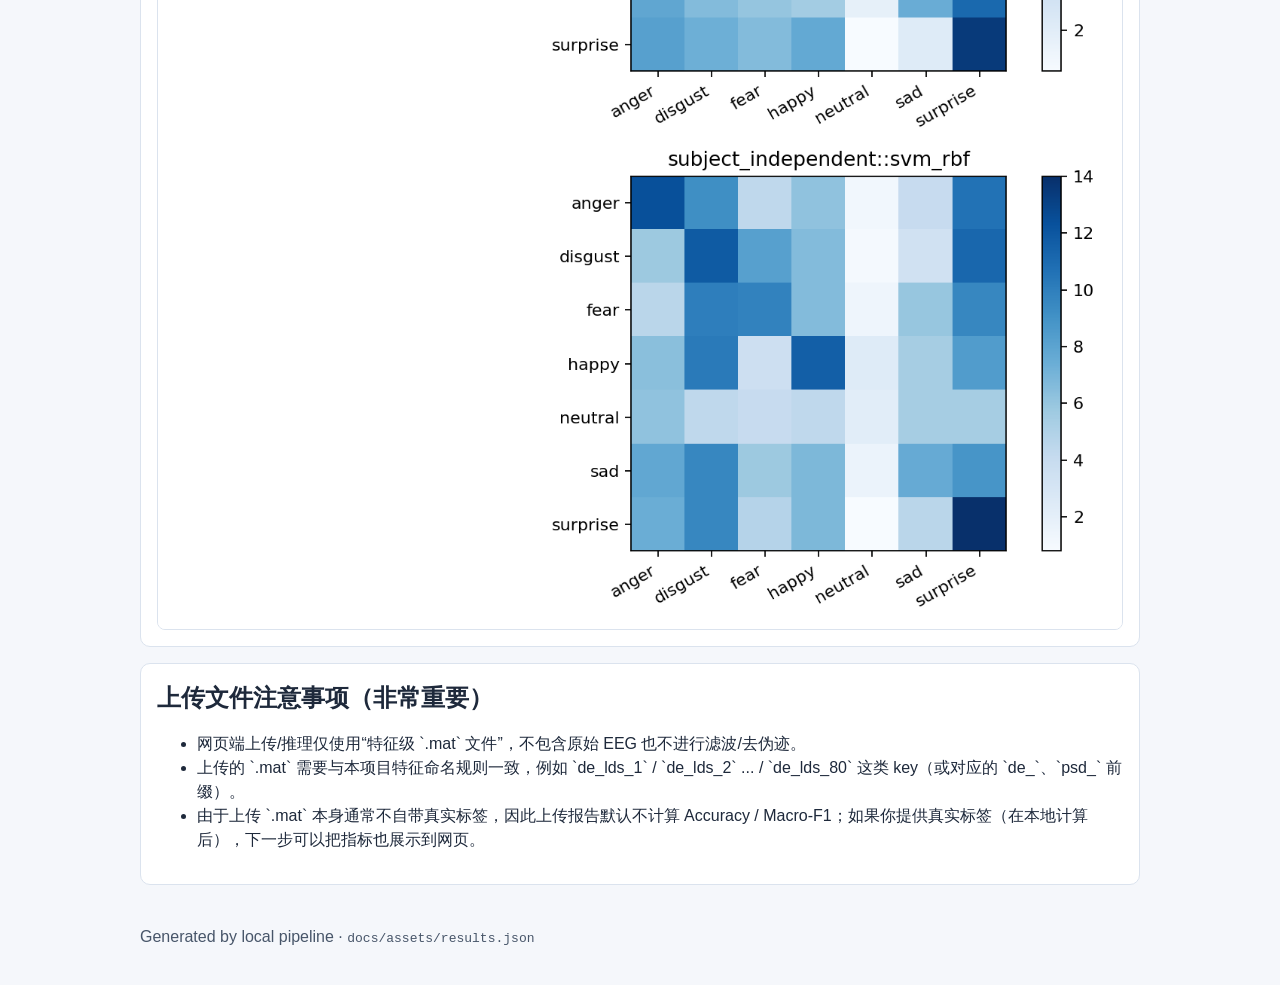
==== commit 4cc79db7: "提交" ====
--- a/docs/index.html
+++ b/docs/index.html
@@ -25,10 +25,18 @@
         <h2>如何使用这个网站（新手友好版）</h2>
         <ol>
           <li>
-            打开 <a href="./demo.html">交互</a>：你可以上传 `.mat` 特征文件并点击“开始分析”，网页会直接推理；也可以使用默认基线数据看协议/指标/混淆矩阵。
+            打开 <a href="./demo.html">交互</a>：
+            <ul>
+              <li>如果你想“做预测”：上传你生成的特征 `.mat`（与 `data/EEG_features` 同结构），选择特征类型（`de_lds / de / psd`），然后点击“开始分析”。</li>
+              <li>如果你想“看基线”：不上传文件，使用页面下方的协议/指标下拉框，查看默认模型在两种评估协议下的汇总结果和平均混淆矩阵。</li>
+            </ul>
           </li>
           <li>
-            打开 <a href="./report.html">报告</a>：你可以上传 `.mat` 生成“实时上传报告”；不上传时则展示默认基线报告（两种协议 + 图表）。
+            打开 <a href="./report.html">报告</a>：
+            <ul>
+              <li>如果你想“更像实验报告”：上传 `.mat` 特征文件，点击“生成报告”，页面会给出该文件对应的预测分布、置信度统计以及解释说明。</li>
+              <li>如果你不上传文件：页面会展示默认基线报告（两种协议的结果表格 + 静态图表），适合直接写作业/论文。</li>
+            </ul>
           </li>
           <li>
             如果你只是要看“图”：看说明页里的“静态图表导出”模块（图片可直接用于写报告）。
@@ -54,6 +62,15 @@
           <img src="./assets/figures/confusions.png" alt="confusion matrices" />
         </div>
       </section>
+
+      <section class="card">
+        <h2>上传文件注意事项（非常重要）</h2>
+        <ul>
+          <li>网页端上传/推理仅使用“特征级 `.mat` 文件”，不包含原始 EEG 也不进行滤波/去伪迹。</li>
+          <li>上传的 `.mat` 需要与本项目特征命名规则一致，例如 `de_lds_1` / `de_lds_2` ... / `de_lds_80` 这类 key（或对应的 `de_`、`psd_` 前缀）。</li>
+          <li>由于上传 `.mat` 本身通常不自带真实标签，因此上传报告默认不计算 Accuracy / Macro-F1；如果你提供真实标签（在本地计算后），下一步可以把指标也展示到网页。</li>
+        </ul>
+      </section>
     </main>
 
     <footer class="container footer">
--- a/docs/styles.css
+++ b/docs/styles.css
@@ -156,6 +156,37 @@
   background: #f8fafc;
 }
 
+.kpi-grid {
+  display: grid;
+  grid-template-columns: repeat(4, minmax(0, 1fr));
+  gap: 10px;
+  margin-top: 10px;
+}
+
+.kpi {
+  border: 1px solid var(--border);
+  border-radius: 10px;
+  padding: 10px 12px;
+  background: #fff;
+}
+
+.kpi-label {
+  font-size: 12px;
+  color: var(--subtext);
+  margin-bottom: 4px;
+}
+
+.kpi-value {
+  font-size: 18px;
+  font-weight: 700;
+}
+
+@media (max-width: 900px) {
+  .kpi-grid {
+    grid-template-columns: repeat(2, minmax(0, 1fr));
+  }
+}
+
 .figure-grid {
   display: grid;
   grid-template-columns: 1fr;
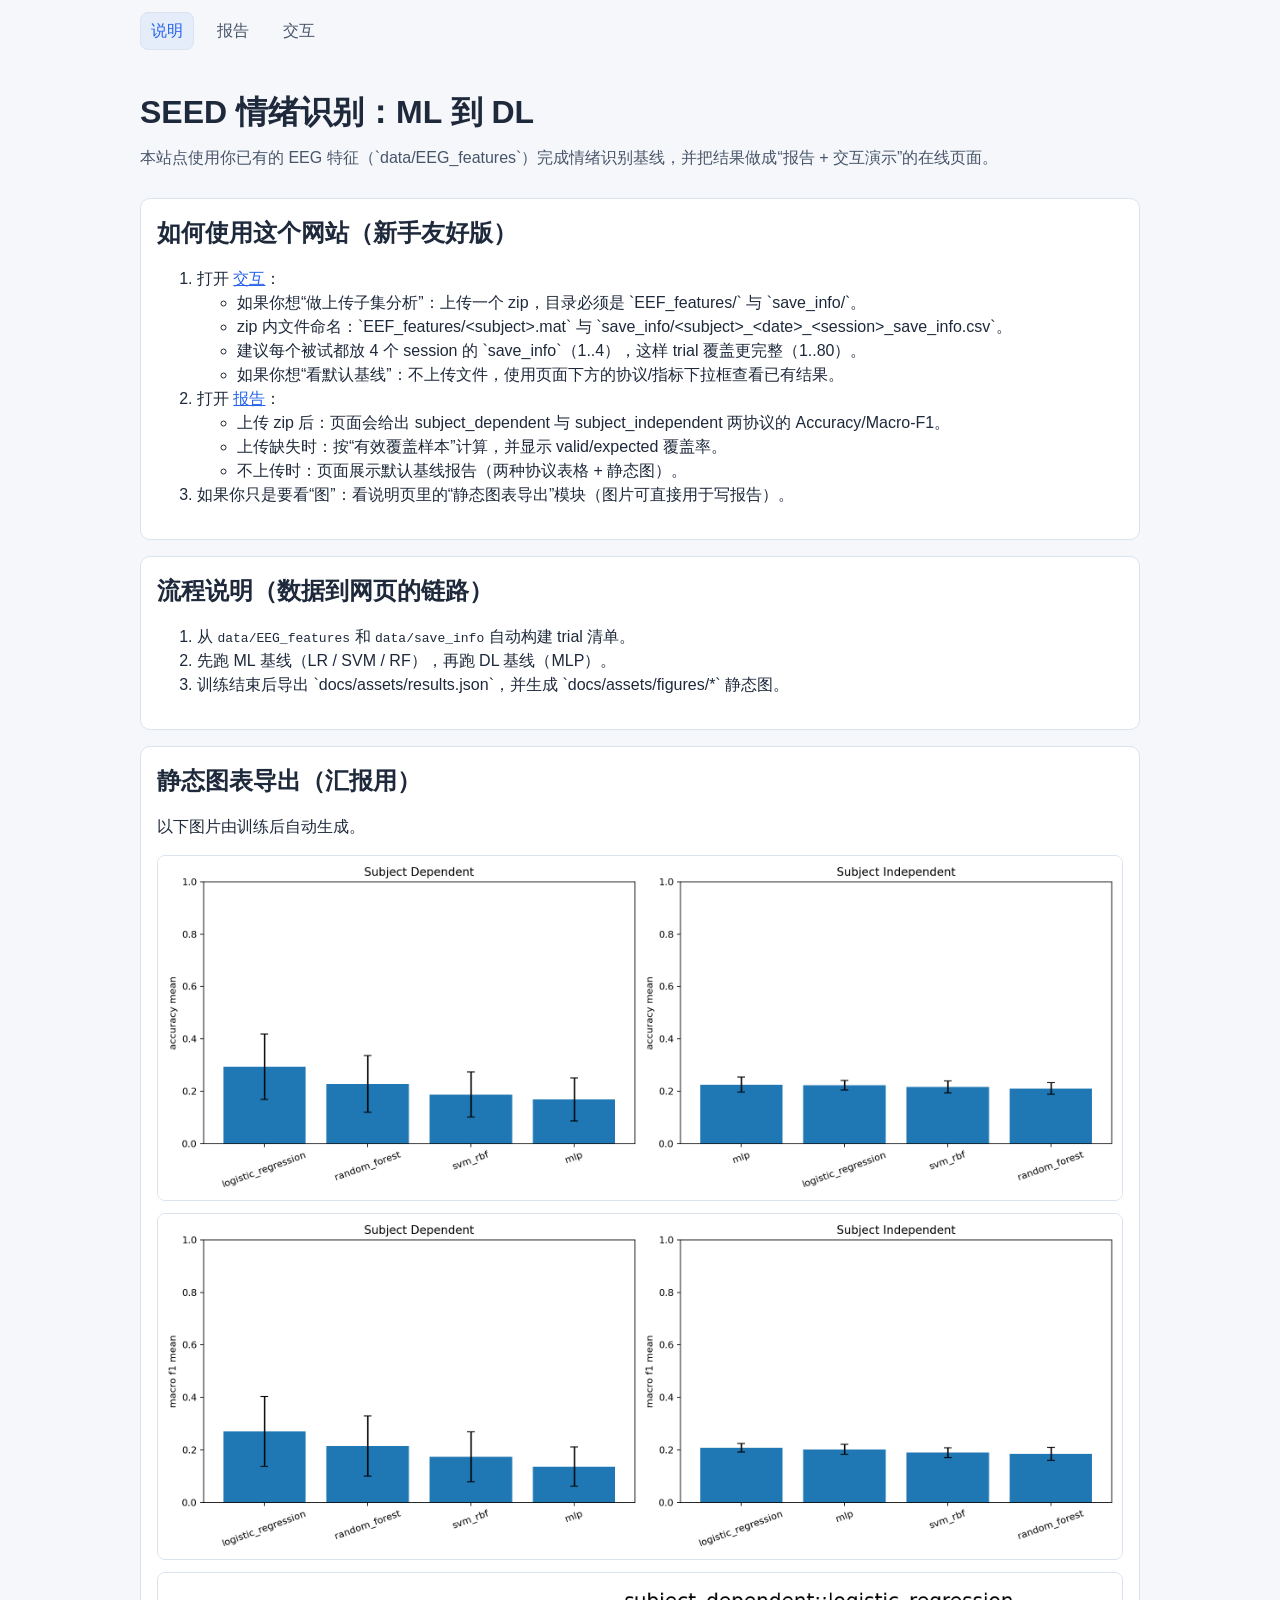
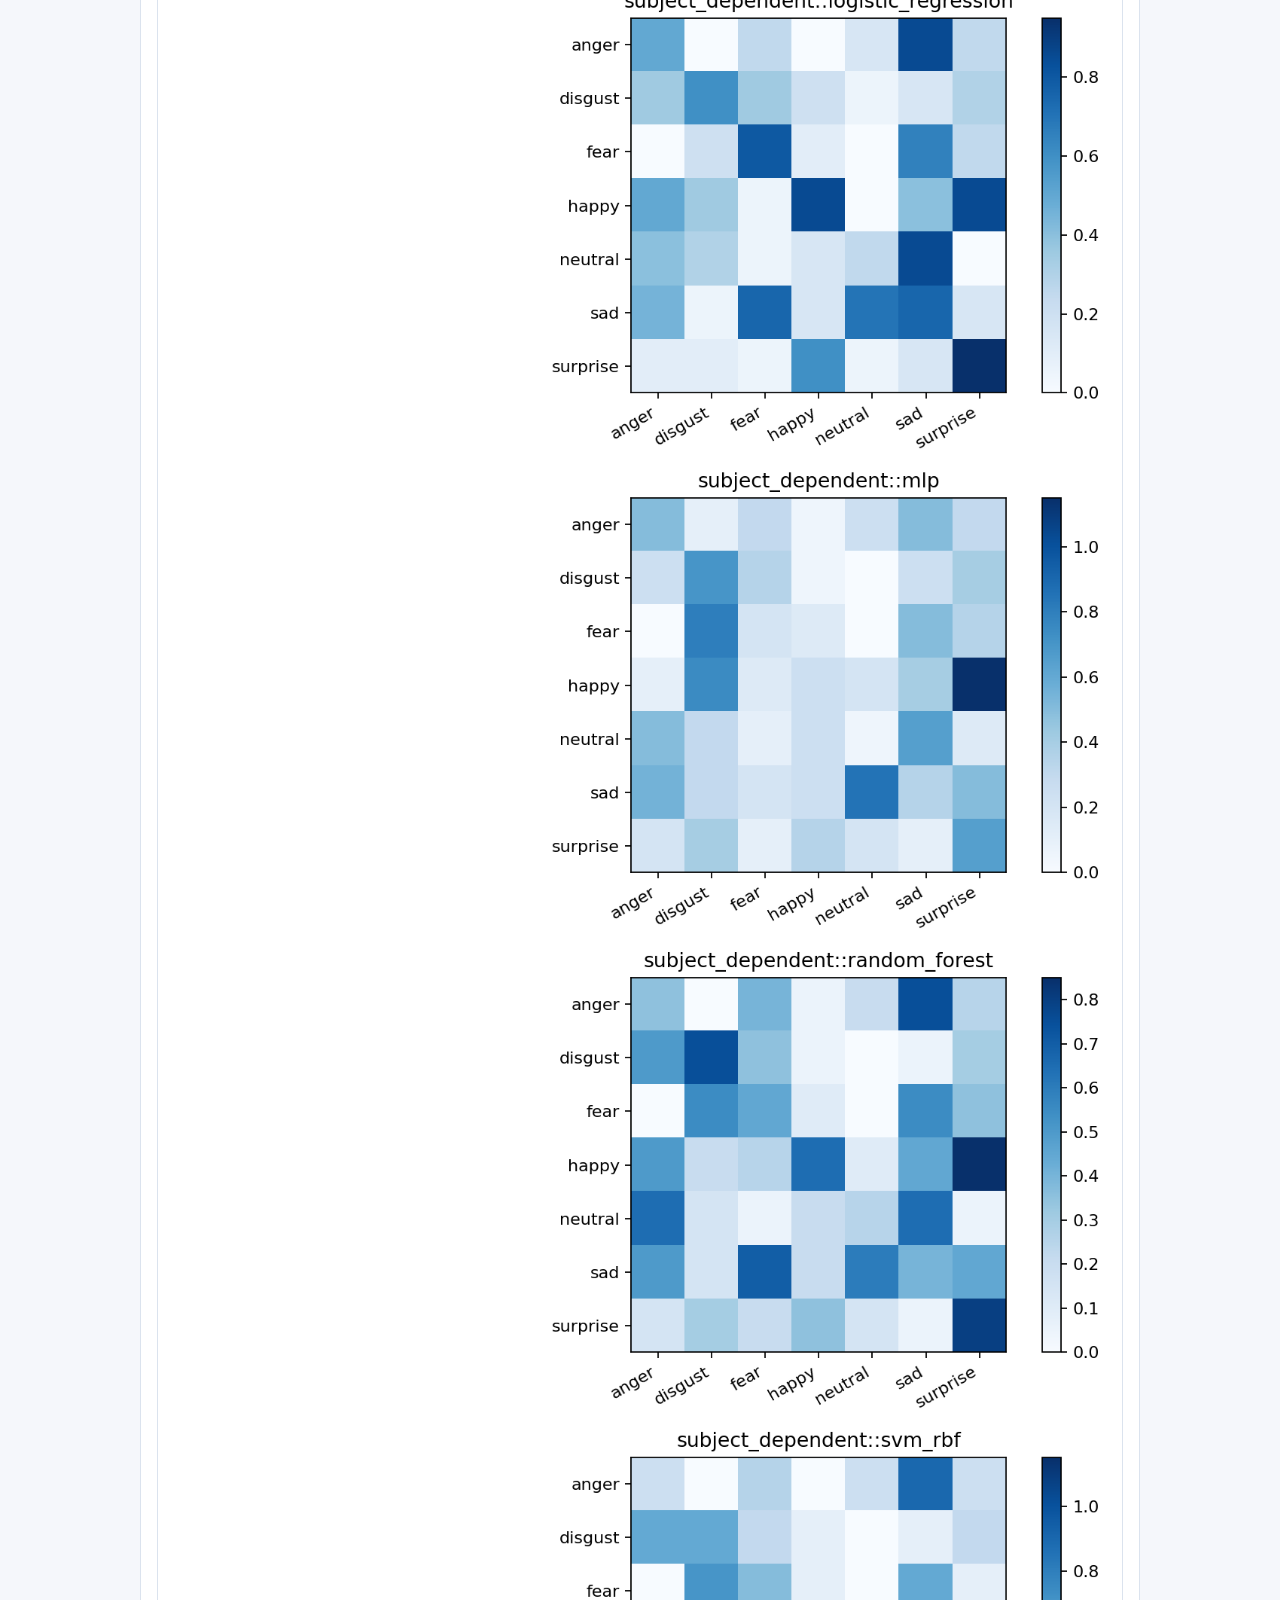
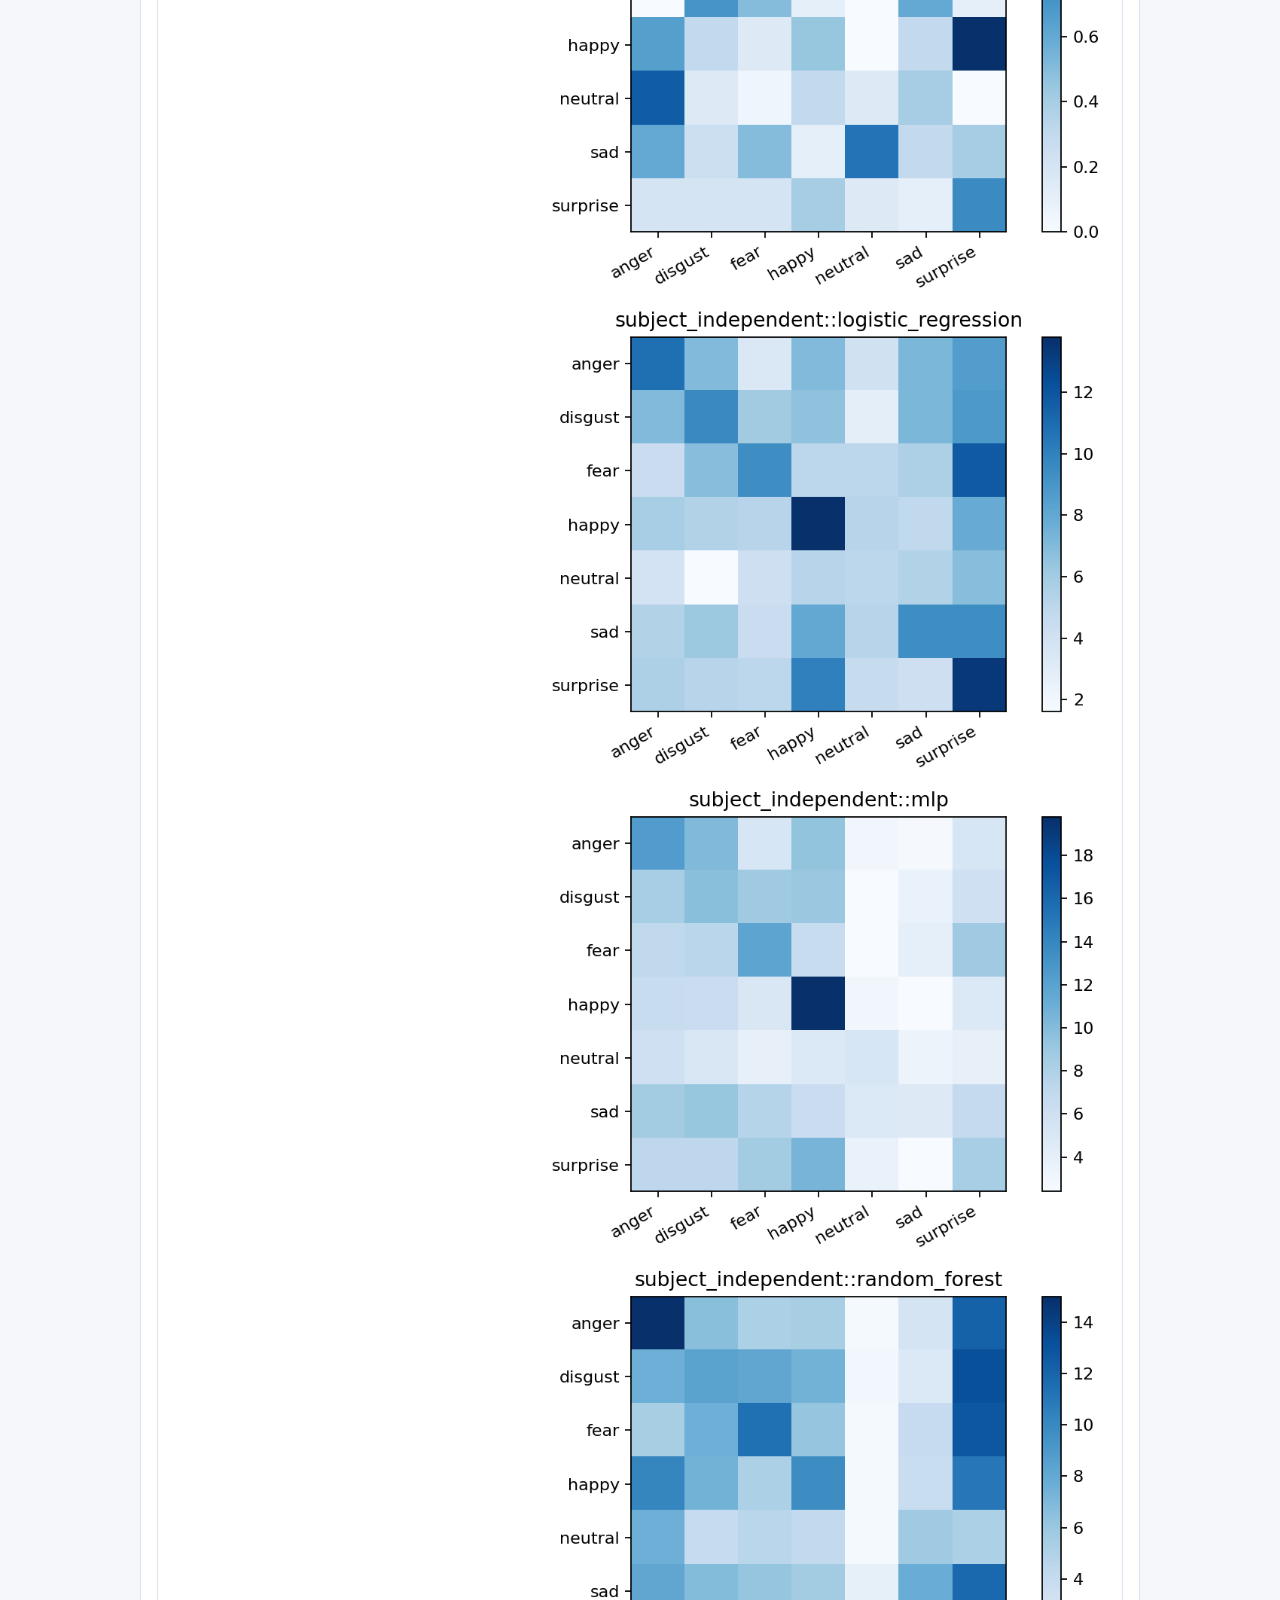
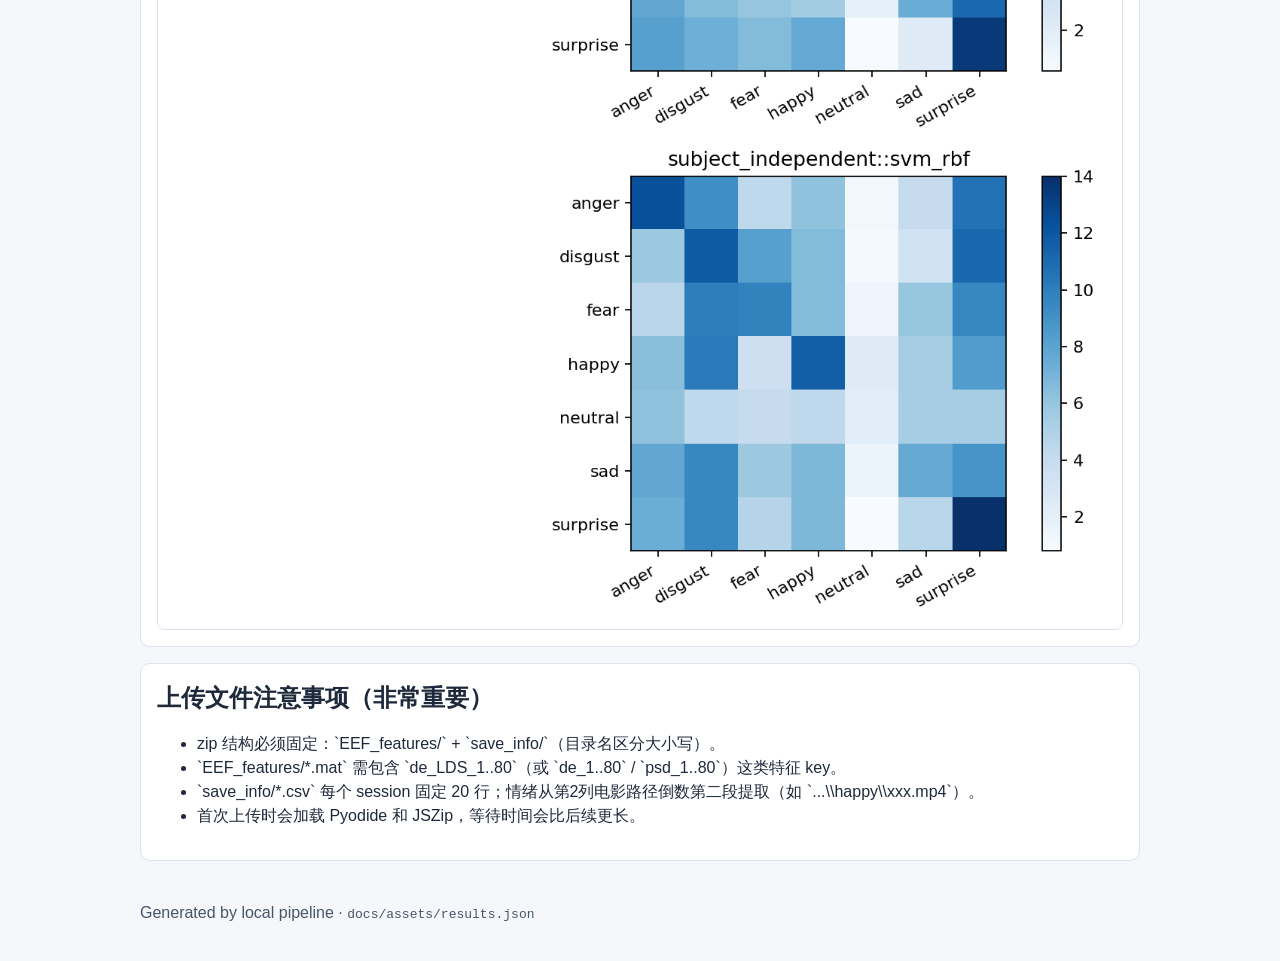
==== commit b7ba1c91: "提交" ====
--- a/docs/index.html
+++ b/docs/index.html
@@ -27,15 +27,18 @@
           <li>
             打开 <a href="./demo.html">交互</a>：
             <ul>
-              <li>如果你想“做预测”：上传你生成的特征 `.mat`（与 `data/EEG_features` 同结构），选择特征类型（`de_lds / de / psd`），然后点击“开始分析”。</li>
-              <li>如果你想“看基线”：不上传文件，使用页面下方的协议/指标下拉框，查看默认模型在两种评估协议下的汇总结果和平均混淆矩阵。</li>
+              <li>如果你想“做上传子集分析”：上传一个 zip，目录必须是 `EEF_features/` 与 `save_info/`。</li>
+              <li>zip 内文件命名：`EEF_features/&lt;subject&gt;.mat` 与 `save_info/&lt;subject&gt;_&lt;date&gt;_&lt;session&gt;_save_info.csv`。</li>
+              <li>建议每个被试都放 4 个 session 的 `save_info`（1..4），这样 trial 覆盖更完整（1..80）。</li>
+              <li>如果你想“看默认基线”：不上传文件，使用页面下方的协议/指标下拉框查看已有结果。</li>
             </ul>
           </li>
           <li>
             打开 <a href="./report.html">报告</a>：
             <ul>
-              <li>如果你想“更像实验报告”：上传 `.mat` 特征文件，点击“生成报告”，页面会给出该文件对应的预测分布、置信度统计以及解释说明。</li>
-              <li>如果你不上传文件：页面会展示默认基线报告（两种协议的结果表格 + 静态图表），适合直接写作业/论文。</li>
+              <li>上传 zip 后：页面会给出 subject_dependent 与 subject_independent 两协议的 Accuracy/Macro-F1。</li>
+              <li>上传缺失时：按“有效覆盖样本”计算，并显示 valid/expected 覆盖率。</li>
+              <li>不上传时：页面展示默认基线报告（两种协议表格 + 静态图）。</li>
             </ul>
           </li>
           <li>
@@ -66,9 +69,10 @@
       <section class="card">
         <h2>上传文件注意事项（非常重要）</h2>
         <ul>
-          <li>网页端上传/推理仅使用“特征级 `.mat` 文件”，不包含原始 EEG 也不进行滤波/去伪迹。</li>
-          <li>上传的 `.mat` 需要与本项目特征命名规则一致，例如 `de_lds_1` / `de_lds_2` ... / `de_lds_80` 这类 key（或对应的 `de_`、`psd_` 前缀）。</li>
-          <li>由于上传 `.mat` 本身通常不自带真实标签，因此上传报告默认不计算 Accuracy / Macro-F1；如果你提供真实标签（在本地计算后），下一步可以把指标也展示到网页。</li>
+          <li>zip 结构必须固定：`EEF_features/` + `save_info/`（目录名区分大小写）。</li>
+          <li>`EEF_features/*.mat` 需包含 `de_LDS_1..80`（或 `de_1..80` / `psd_1..80`）这类特征 key。</li>
+          <li>`save_info/*.csv` 每个 session 固定 20 行；情绪从第2列电影路径倒数第二段提取（如 `...\\happy\\xxx.mp4`）。</li>
+          <li>首次上传时会加载 Pyodide 和 JSZip，等待时间会比后续更长。</li>
         </ul>
       </section>
     </main>
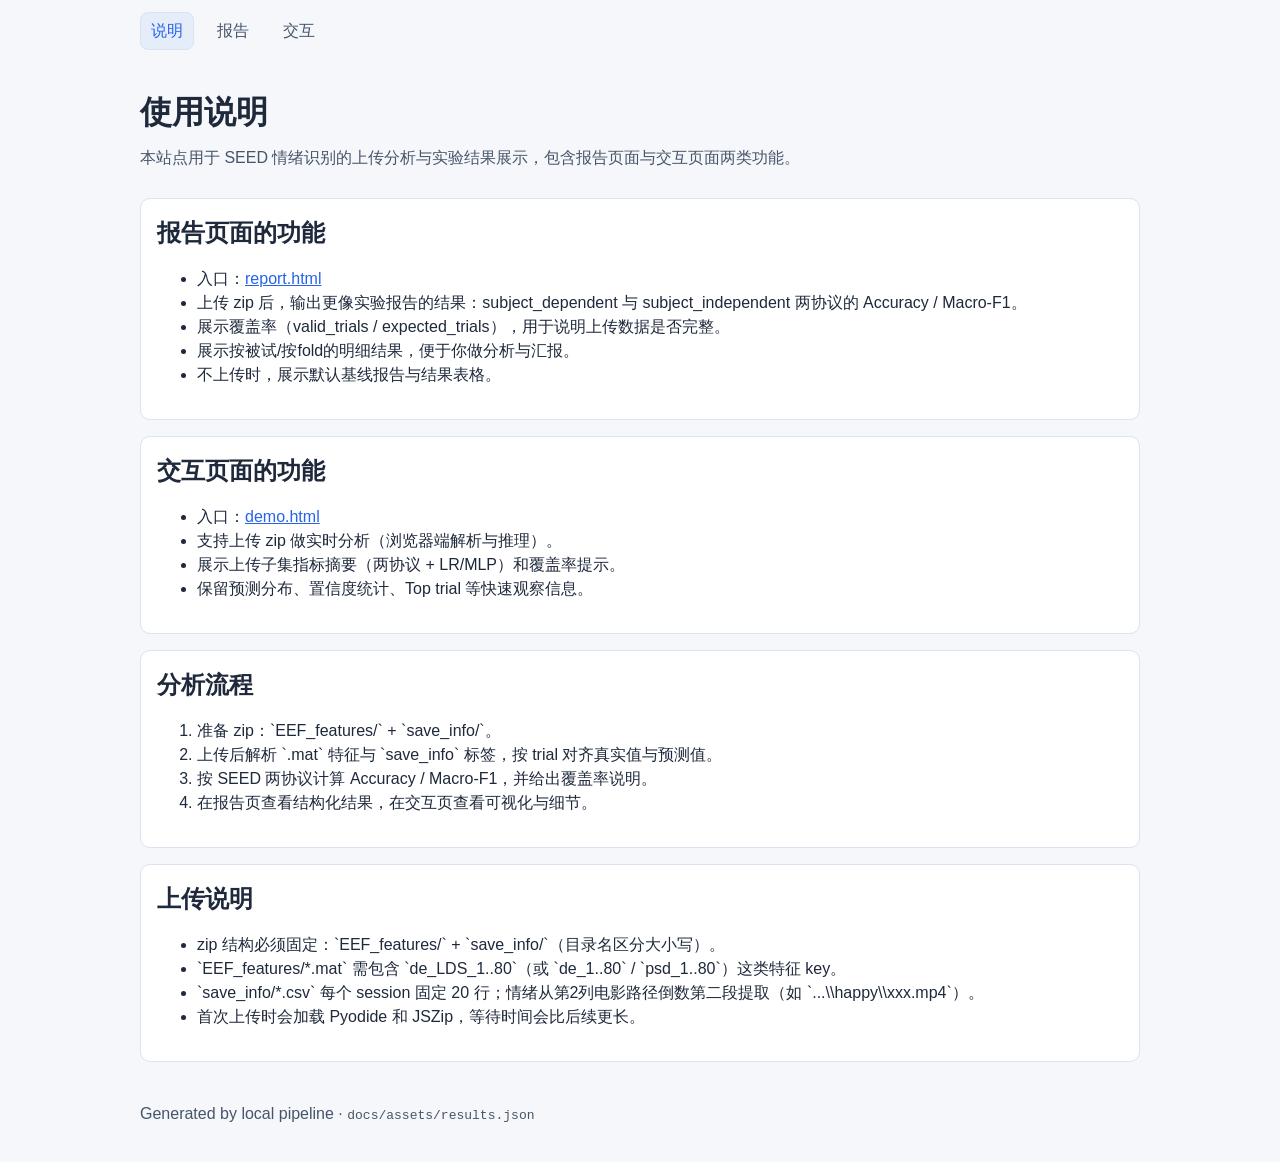
==== commit a3b66f0f: "提交" ====
--- a/docs/index.html
+++ b/docs/index.html
@@ -14,60 +14,46 @@
     </nav>
 
     <header class="container">
-      <h1>SEED 情绪识别：ML 到 DL</h1>
+      <h1>使用说明</h1>
       <p class="subtitle">
-        本站点使用你已有的 EEG 特征（`data/EEG_features`）完成情绪识别基线，并把结果做成“报告 + 交互演示”的在线页面。
+        本站点用于 SEED 情绪识别的上传分析与实验结果展示，包含报告页面与交互页面两类功能。
       </p>
     </header>
 
     <main class="container">
       <section class="card">
-        <h2>如何使用这个网站（新手友好版）</h2>
+        <h2>报告页面的功能</h2>
+        <ul>
+          <li>入口：<a href="./report.html">report.html</a></li>
+          <li>上传 zip 后，输出更像实验报告的结果：subject_dependent 与 subject_independent 两协议的 Accuracy / Macro-F1。</li>
+          <li>展示覆盖率（valid_trials / expected_trials），用于说明上传数据是否完整。</li>
+          <li>展示按被试/按fold的明细结果，便于你做分析与汇报。</li>
+          <li>不上传时，展示默认基线报告与结果表格。</li>
+        </ul>
+      </section>
+
+      <section class="card">
+        <h2>交互页面的功能</h2>
+        <ul>
+          <li>入口：<a href="./demo.html">demo.html</a></li>
+          <li>支持上传 zip 做实时分析（浏览器端解析与推理）。</li>
+          <li>展示上传子集指标摘要（两协议 + LR/MLP）和覆盖率提示。</li>
+          <li>保留预测分布、置信度统计、Top trial 等快速观察信息。</li>
+        </ul>
+      </section>
+
+      <section class="card">
+        <h2>分析流程</h2>
         <ol>
-          <li>
-            打开 <a href="./demo.html">交互</a>：
-            <ul>
-              <li>如果你想“做上传子集分析”：上传一个 zip，目录必须是 `EEF_features/` 与 `save_info/`。</li>
-              <li>zip 内文件命名：`EEF_features/&lt;subject&gt;.mat` 与 `save_info/&lt;subject&gt;_&lt;date&gt;_&lt;session&gt;_save_info.csv`。</li>
-              <li>建议每个被试都放 4 个 session 的 `save_info`（1..4），这样 trial 覆盖更完整（1..80）。</li>
-              <li>如果你想“看默认基线”：不上传文件，使用页面下方的协议/指标下拉框查看已有结果。</li>
-            </ul>
-          </li>
-          <li>
-            打开 <a href="./report.html">报告</a>：
-            <ul>
-              <li>上传 zip 后：页面会给出 subject_dependent 与 subject_independent 两协议的 Accuracy/Macro-F1。</li>
-              <li>上传缺失时：按“有效覆盖样本”计算，并显示 valid/expected 覆盖率。</li>
-              <li>不上传时：页面展示默认基线报告（两种协议表格 + 静态图）。</li>
-            </ul>
-          </li>
-          <li>
-            如果你只是要看“图”：看说明页里的“静态图表导出”模块（图片可直接用于写报告）。
-          </li>
+          <li>准备 zip：`EEF_features/` + `save_info/`。</li>
+          <li>上传后解析 `.mat` 特征与 `save_info` 标签，按 trial 对齐真实值与预测值。</li>
+          <li>按 SEED 两协议计算 Accuracy / Macro-F1，并给出覆盖率说明。</li>
+          <li>在报告页查看结构化结果，在交互页查看可视化与细节。</li>
         </ol>
       </section>
 
       <section class="card">
-        <h2>流程说明（数据到网页的链路）</h2>
-        <ol>
-          <li>从 <code>data/EEG_features</code> 和 <code>data/save_info</code> 自动构建 trial 清单。</li>
-          <li>先跑 ML 基线（LR / SVM / RF），再跑 DL 基线（MLP）。</li>
-          <li>训练结束后导出 `docs/assets/results.json`，并生成 `docs/assets/figures/*` 静态图。</li>
-        </ol>
-      </section>
-
-      <section class="card">
-        <h2>静态图表导出（汇报用）</h2>
-        <p>以下图片由训练后自动生成。</p>
-        <div class="figure-grid">
-          <img src="./assets/figures/model_accuracy.png" alt="model accuracy" />
-          <img src="./assets/figures/model_macro_f1.png" alt="model macro f1" />
-          <img src="./assets/figures/confusions.png" alt="confusion matrices" />
-        </div>
-      </section>
-
-      <section class="card">
-        <h2>上传文件注意事项（非常重要）</h2>
+        <h2>上传说明</h2>
         <ul>
           <li>zip 结构必须固定：`EEF_features/` + `save_info/`（目录名区分大小写）。</li>
           <li>`EEF_features/*.mat` 需包含 `de_LDS_1..80`（或 `de_1..80` / `psd_1..80`）这类特征 key。</li>
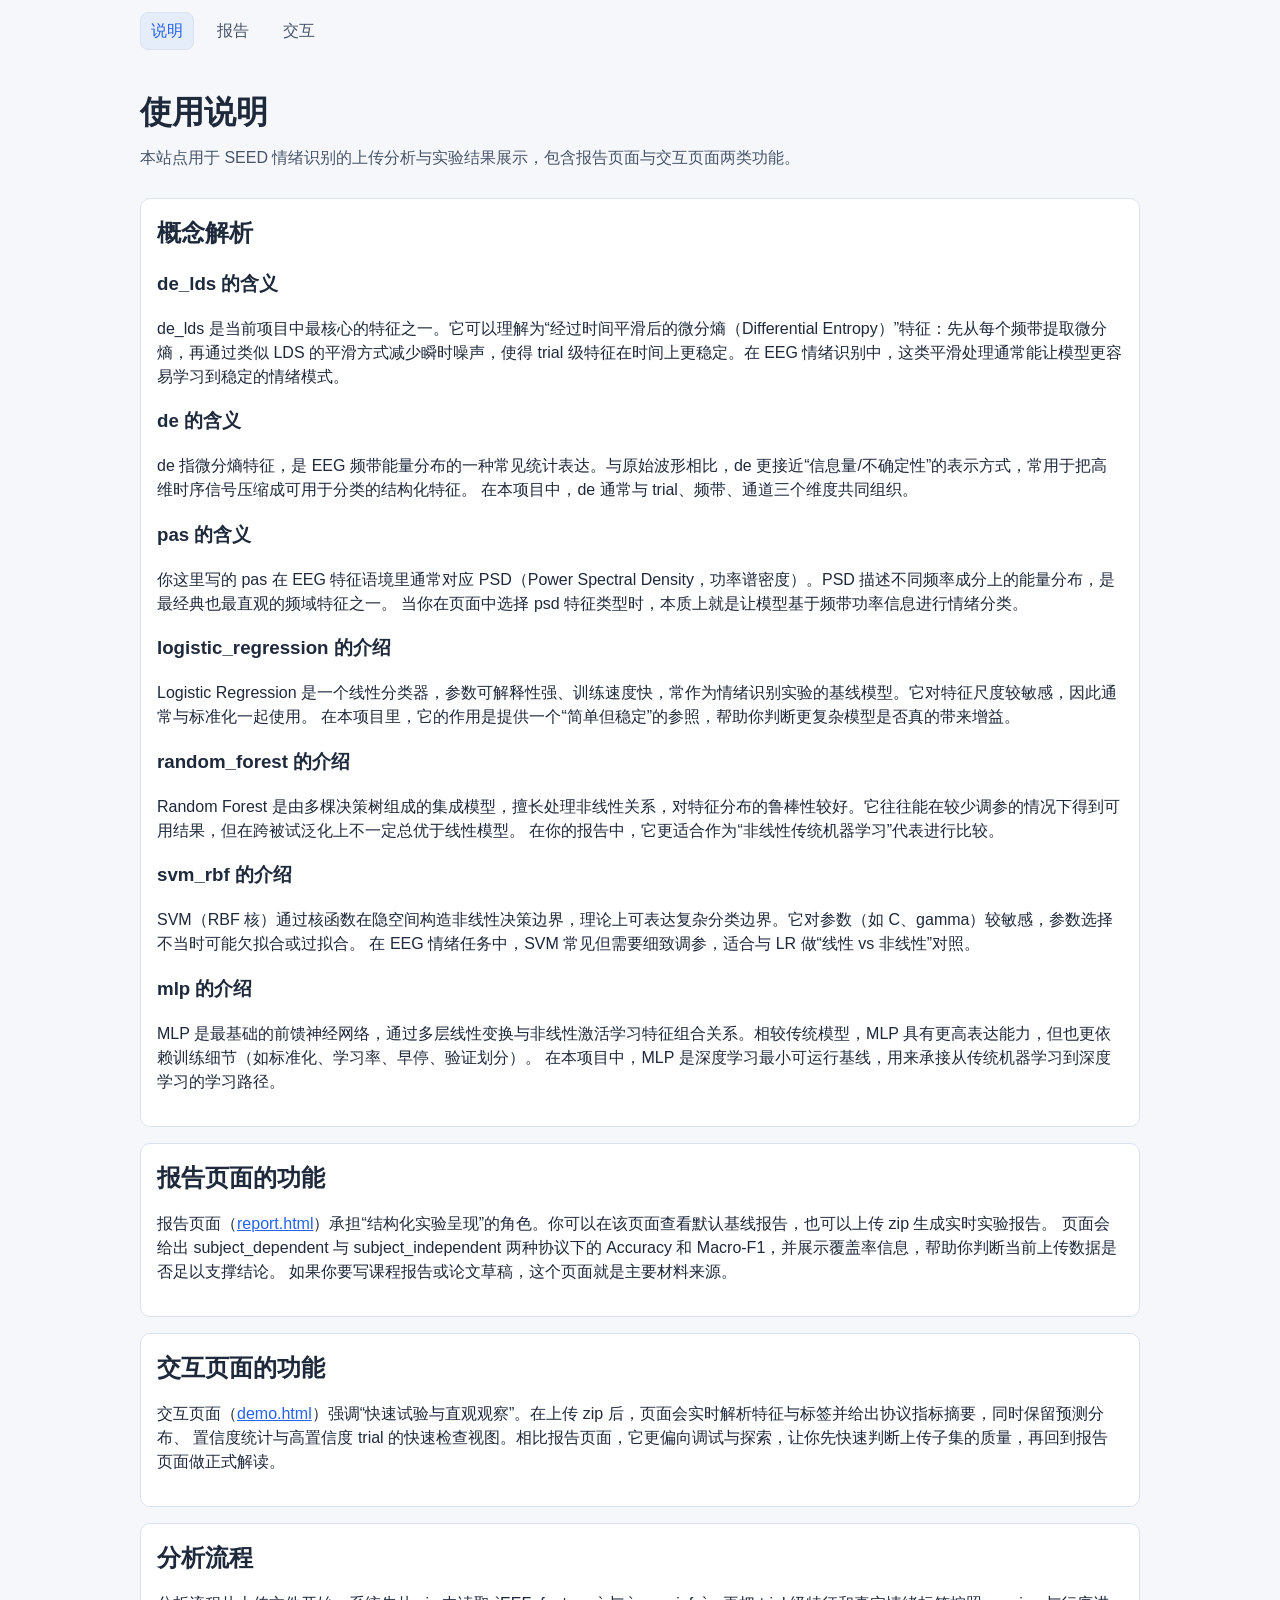
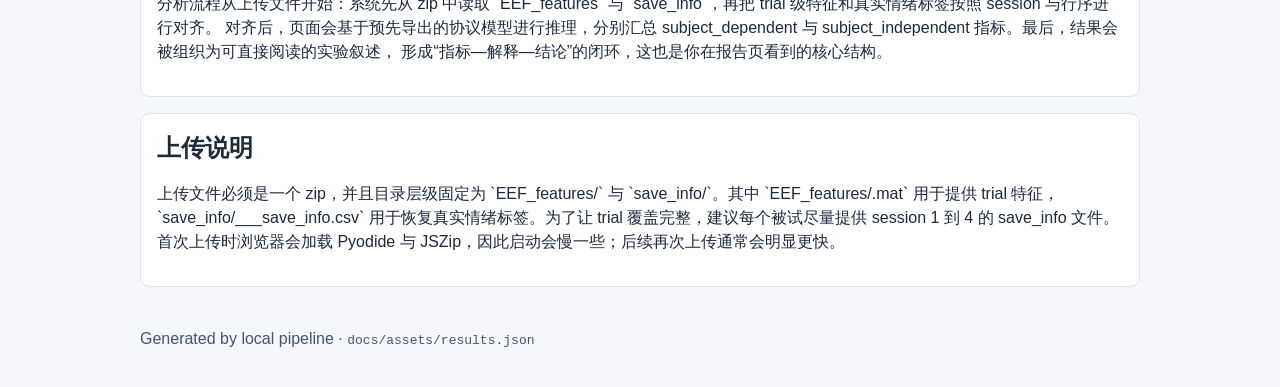
==== commit 69e9d288: "最终版" ====
--- a/docs/index.html
+++ b/docs/index.html
@@ -22,44 +22,83 @@
 
     <main class="container">
       <section class="card">
+        <h2>概念解析</h2>
+        <h3>de_lds 的含义</h3>
+        <p>
+          de_lds 是当前项目中最核心的特征之一。它可以理解为“经过时间平滑后的微分熵（Differential Entropy）”特征：先从每个频带提取微分熵，再通过类似
+          LDS 的平滑方式减少瞬时噪声，使得 trial 级特征在时间上更稳定。在 EEG 情绪识别中，这类平滑处理通常能让模型更容易学习到稳定的情绪模式。
+        </p>
+
+        <h3>de 的含义</h3>
+        <p>
+          de 指微分熵特征，是 EEG 频带能量分布的一种常见统计表达。与原始波形相比，de 更接近“信息量/不确定性”的表示方式，常用于把高维时序信号压缩成可用于分类的结构化特征。
+          在本项目中，de 通常与 trial、频带、通道三个维度共同组织。
+        </p>
+
+        <h3>pas 的含义</h3>
+        <p>
+          你这里写的 pas 在 EEG 特征语境里通常对应 PSD（Power Spectral Density，功率谱密度）。PSD 描述不同频率成分上的能量分布，是最经典也最直观的频域特征之一。
+          当你在页面中选择 psd 特征类型时，本质上就是让模型基于频带功率信息进行情绪分类。
+        </p>
+
+        <h3>logistic_regression 的介绍</h3>
+        <p>
+          Logistic Regression 是一个线性分类器，参数可解释性强、训练速度快，常作为情绪识别实验的基线模型。它对特征尺度较敏感，因此通常与标准化一起使用。
+          在本项目里，它的作用是提供一个“简单但稳定”的参照，帮助你判断更复杂模型是否真的带来增益。
+        </p>
+
+        <h3>random_forest 的介绍</h3>
+        <p>
+          Random Forest 是由多棵决策树组成的集成模型，擅长处理非线性关系，对特征分布的鲁棒性较好。它往往能在较少调参的情况下得到可用结果，但在跨被试泛化上不一定总优于线性模型。
+          在你的报告中，它更适合作为“非线性传统机器学习”代表进行比较。
+        </p>
+
+        <h3>svm_rbf 的介绍</h3>
+        <p>
+          SVM（RBF 核）通过核函数在隐空间构造非线性决策边界，理论上可表达复杂分类边界。它对参数（如 C、gamma）较敏感，参数选择不当时可能欠拟合或过拟合。
+          在 EEG 情绪任务中，SVM 常见但需要细致调参，适合与 LR 做“线性 vs 非线性”对照。
+        </p>
+
+        <h3>mlp 的介绍</h3>
+        <p>
+          MLP 是最基础的前馈神经网络，通过多层线性变换与非线性激活学习特征组合关系。相较传统模型，MLP 具有更高表达能力，但也更依赖训练细节（如标准化、学习率、早停、验证划分）。
+          在本项目中，MLP 是深度学习最小可运行基线，用来承接从传统机器学习到深度学习的学习路径。
+        </p>
+      </section>
+
+      <section class="card">
         <h2>报告页面的功能</h2>
-        <ul>
-          <li>入口：<a href="./report.html">report.html</a></li>
-          <li>上传 zip 后，输出更像实验报告的结果：subject_dependent 与 subject_independent 两协议的 Accuracy / Macro-F1。</li>
-          <li>展示覆盖率（valid_trials / expected_trials），用于说明上传数据是否完整。</li>
-          <li>展示按被试/按fold的明细结果，便于你做分析与汇报。</li>
-          <li>不上传时，展示默认基线报告与结果表格。</li>
-        </ul>
+        <p>
+          报告页面（<a href="./report.html">report.html</a>）承担“结构化实验呈现”的角色。你可以在该页面查看默认基线报告，也可以上传 zip 生成实时实验报告。
+          页面会给出 subject_dependent 与 subject_independent 两种协议下的 Accuracy 和 Macro-F1，并展示覆盖率信息，帮助你判断当前上传数据是否足以支撑结论。
+          如果你要写课程报告或论文草稿，这个页面就是主要材料来源。
+        </p>
       </section>
 
       <section class="card">
         <h2>交互页面的功能</h2>
-        <ul>
-          <li>入口：<a href="./demo.html">demo.html</a></li>
-          <li>支持上传 zip 做实时分析（浏览器端解析与推理）。</li>
-          <li>展示上传子集指标摘要（两协议 + LR/MLP）和覆盖率提示。</li>
-          <li>保留预测分布、置信度统计、Top trial 等快速观察信息。</li>
-        </ul>
+        <p>
+          交互页面（<a href="./demo.html">demo.html</a>）强调“快速试验与直观观察”。在上传 zip 后，页面会实时解析特征与标签并给出协议指标摘要，同时保留预测分布、
+          置信度统计与高置信度 trial 的快速检查视图。相比报告页面，它更偏向调试与探索，让你先快速判断上传子集的质量，再回到报告页面做正式解读。
+        </p>
       </section>
 
       <section class="card">
         <h2>分析流程</h2>
-        <ol>
-          <li>准备 zip：`EEF_features/` + `save_info/`。</li>
-          <li>上传后解析 `.mat` 特征与 `save_info` 标签，按 trial 对齐真实值与预测值。</li>
-          <li>按 SEED 两协议计算 Accuracy / Macro-F1，并给出覆盖率说明。</li>
-          <li>在报告页查看结构化结果，在交互页查看可视化与细节。</li>
-        </ol>
+        <p>
+          分析流程从上传文件开始：系统先从 zip 中读取 `EEF_features` 与 `save_info`，再把 trial 级特征和真实情绪标签按照 session 与行序进行对齐。
+          对齐后，页面会基于预先导出的协议模型进行推理，分别汇总 subject_dependent 与 subject_independent 指标。最后，结果会被组织为可直接阅读的实验叙述，
+          形成“指标—解释—结论”的闭环，这也是你在报告页看到的核心结构。
+        </p>
       </section>
 
       <section class="card">
         <h2>上传说明</h2>
-        <ul>
-          <li>zip 结构必须固定：`EEF_features/` + `save_info/`（目录名区分大小写）。</li>
-          <li>`EEF_features/*.mat` 需包含 `de_LDS_1..80`（或 `de_1..80` / `psd_1..80`）这类特征 key。</li>
-          <li>`save_info/*.csv` 每个 session 固定 20 行；情绪从第2列电影路径倒数第二段提取（如 `...\\happy\\xxx.mp4`）。</li>
-          <li>首次上传时会加载 Pyodide 和 JSZip，等待时间会比后续更长。</li>
-        </ul>
+        <p>
+          上传文件必须是一个 zip，并且目录层级固定为 `EEF_features/` 与 `save_info/`。其中 `EEF_features/<subject>.mat` 用于提供 trial 特征，
+          `save_info/<subject>_<date>_<session>_save_info.csv` 用于恢复真实情绪标签。为了让 trial 覆盖完整，建议每个被试尽量提供 session 1 到 4 的
+          save_info 文件。首次上传时浏览器会加载 Pyodide 与 JSZip，因此启动会慢一些；后续再次上传通常会明显更快。
+        </p>
       </section>
     </main>
 
--- a/docs/styles.css
+++ b/docs/styles.css
@@ -200,6 +200,29 @@
   background: #fff;
 }
 
+.paper-figures {
+  gap: 18px;
+}
+
+.paper-figure {
+  margin: 0;
+  padding: 10px;
+  border: 1px solid var(--border);
+  border-radius: 10px;
+  background: #fff;
+}
+
+.paper-figure figcaption {
+  margin-top: 8px;
+  font-size: 14px;
+}
+
+.figure-note {
+  margin: 8px 0 0;
+  color: var(--subtext);
+  font-size: 13px;
+}
+
 a {
   color: var(--primary);
 }
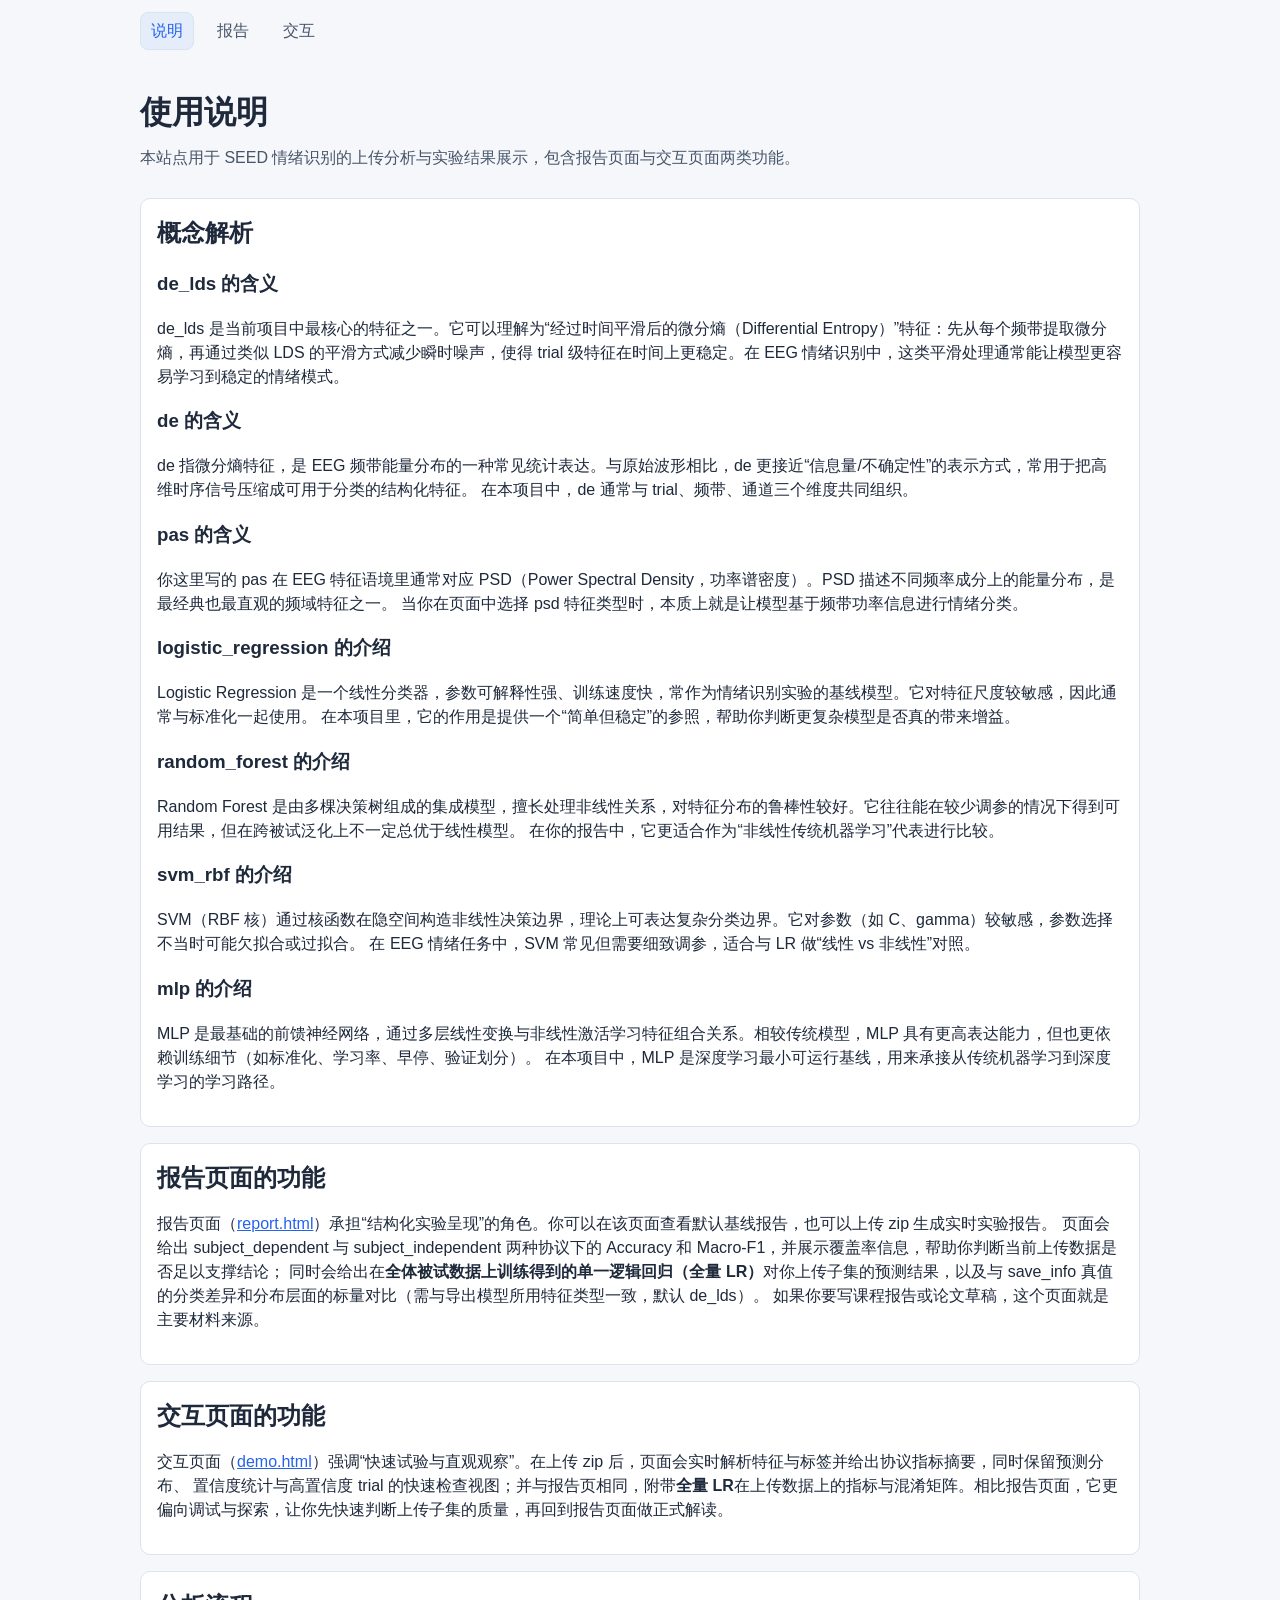
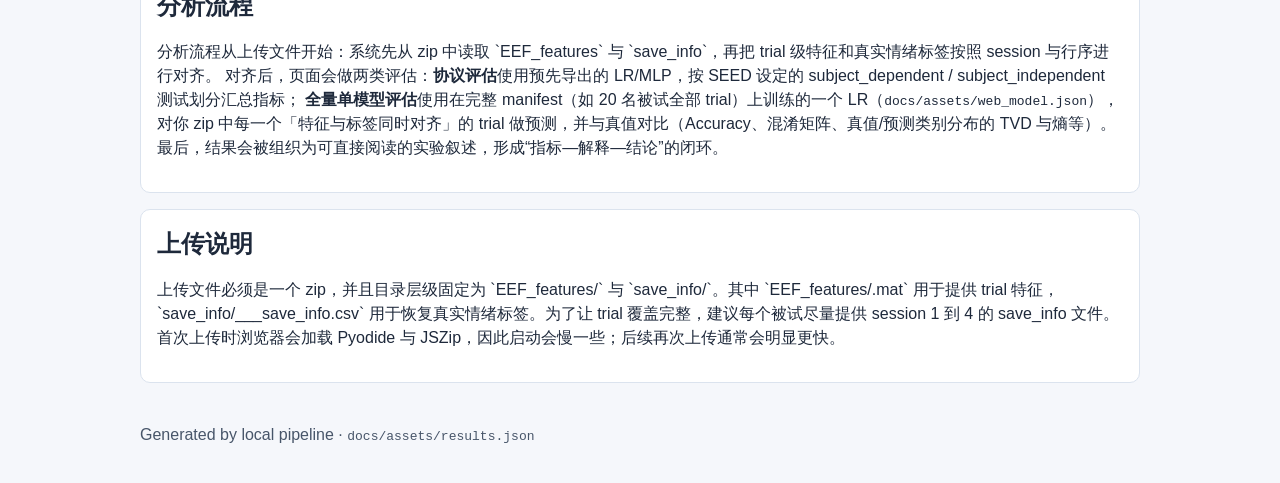
==== commit 8c810a6c: "提交" ====
--- a/docs/index.html
+++ b/docs/index.html
@@ -70,7 +70,8 @@
         <h2>报告页面的功能</h2>
         <p>
           报告页面（<a href="./report.html">report.html</a>）承担“结构化实验呈现”的角色。你可以在该页面查看默认基线报告，也可以上传 zip 生成实时实验报告。
-          页面会给出 subject_dependent 与 subject_independent 两种协议下的 Accuracy 和 Macro-F1，并展示覆盖率信息，帮助你判断当前上传数据是否足以支撑结论。
+          页面会给出 subject_dependent 与 subject_independent 两种协议下的 Accuracy 和 Macro-F1，并展示覆盖率信息，帮助你判断当前上传数据是否足以支撑结论；
+          同时会给出在<strong>全体被试数据上训练得到的单一逻辑回归（全量 LR）</strong>对你上传子集的预测结果，以及与 save_info 真值的分类差异和分布层面的标量对比（需与导出模型所用特征类型一致，默认 de_lds）。
           如果你要写课程报告或论文草稿，这个页面就是主要材料来源。
         </p>
       </section>
@@ -79,7 +80,7 @@
         <h2>交互页面的功能</h2>
         <p>
           交互页面（<a href="./demo.html">demo.html</a>）强调“快速试验与直观观察”。在上传 zip 后，页面会实时解析特征与标签并给出协议指标摘要，同时保留预测分布、
-          置信度统计与高置信度 trial 的快速检查视图。相比报告页面，它更偏向调试与探索，让你先快速判断上传子集的质量，再回到报告页面做正式解读。
+          置信度统计与高置信度 trial 的快速检查视图；并与报告页相同，附带<strong>全量 LR</strong>在上传数据上的指标与混淆矩阵。相比报告页面，它更偏向调试与探索，让你先快速判断上传子集的质量，再回到报告页面做正式解读。
         </p>
       </section>
 
@@ -87,8 +88,9 @@
         <h2>分析流程</h2>
         <p>
           分析流程从上传文件开始：系统先从 zip 中读取 `EEF_features` 与 `save_info`，再把 trial 级特征和真实情绪标签按照 session 与行序进行对齐。
-          对齐后，页面会基于预先导出的协议模型进行推理，分别汇总 subject_dependent 与 subject_independent 指标。最后，结果会被组织为可直接阅读的实验叙述，
-          形成“指标—解释—结论”的闭环，这也是你在报告页看到的核心结构。
+          对齐后，页面会做两类评估：<strong>协议评估</strong>使用预先导出的 LR/MLP，按 SEED 设定的 subject_dependent / subject_independent 测试划分汇总指标；
+          <strong>全量单模型评估</strong>使用在完整 manifest（如 20 名被试全部 trial）上训练的一个 LR（<code>docs/assets/web_model.json</code>），对你 zip 中每一个「特征与标签同时对齐」的 trial 做预测，并与真值对比（Accuracy、混淆矩阵、真值/预测类别分布的 TVD 与熵等）。
+          最后，结果会被组织为可直接阅读的实验叙述，形成“指标—解释—结论”的闭环。
         </p>
       </section>
 
